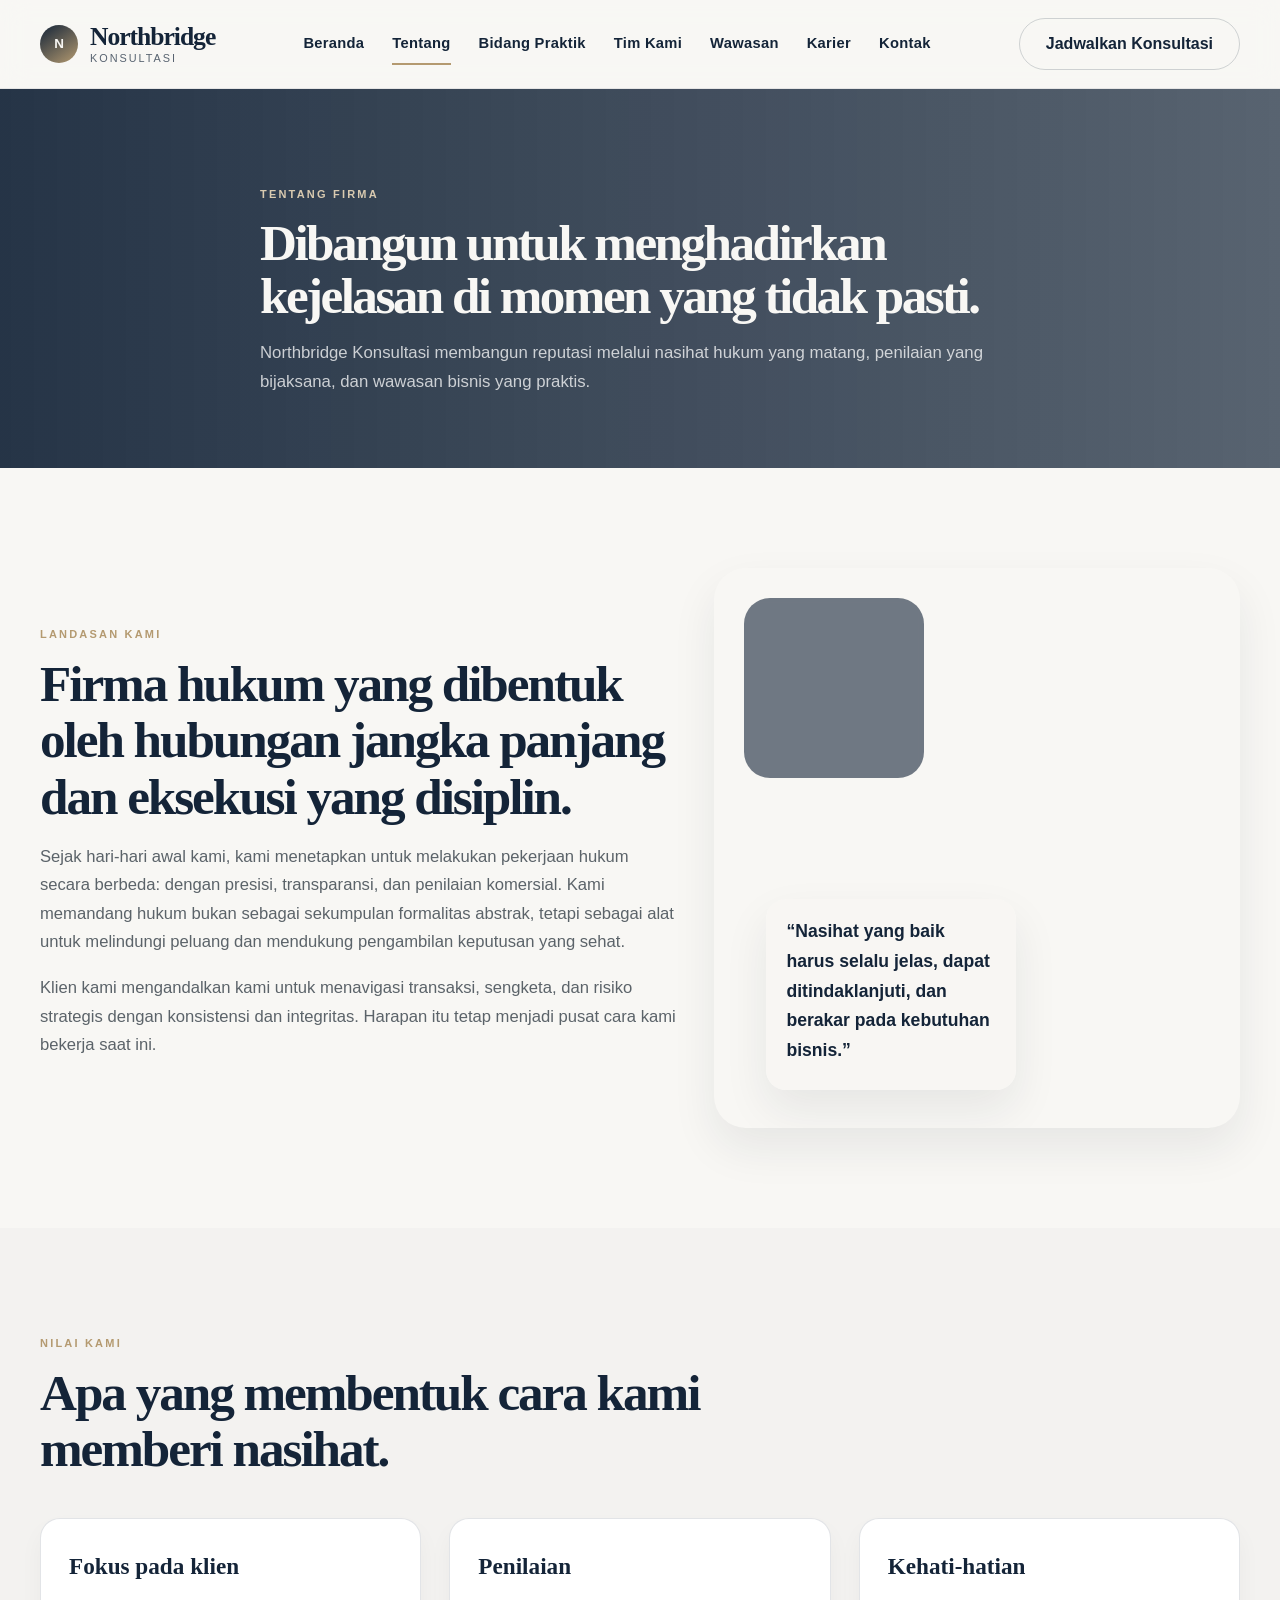
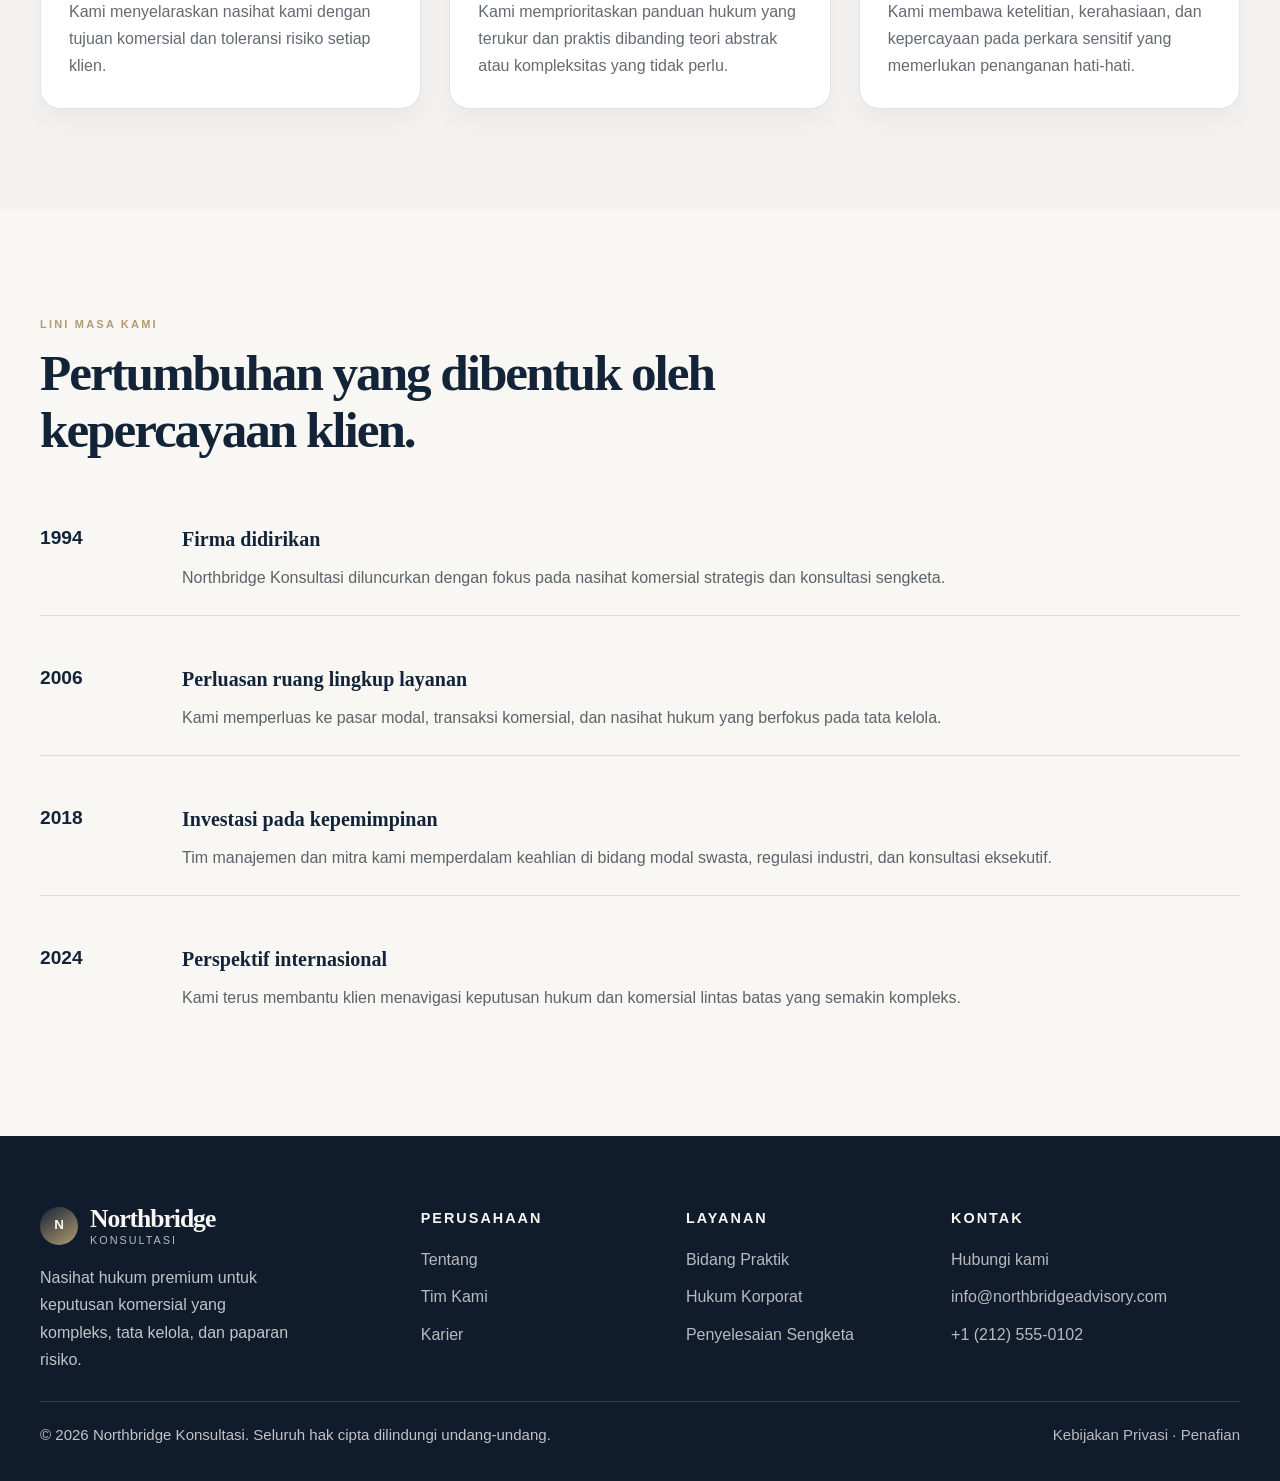
==== pages/about.html @ d60235f8 "file update" ====
<!DOCTYPE html>
<html lang="id">
<head>
  <meta charset="UTF-8">
  <meta name="viewport" content="width=device-width, initial-scale=1.0">
  <title>Tentang | Northbridge Konsultasi</title>
  <link rel="stylesheet" href="../assets/css/style.css">
  <link rel="stylesheet" href="../assets/css/components.css">
  <link rel="stylesheet" href="../assets/css/responsive.css">
</head>
<body>
  <header class="site-header">
    <div class="container header-inner">
      <a href="../index.html" class="brand" aria-label="Northbridge home">
        <span class="brand-mark">N</span>
        <span class="brand-text">
          <span class="brand-name">Northbridge</span>
          <span class="brand-tag">Konsultasi</span>
        </span>
      </a>

      <nav class="main-nav" aria-label="Main navigation">
        <a href="../index.html">Beranda</a>
        <a href="about.html" class="active">Tentang</a>
        <a href="practice-areas.html">Bidang Praktik</a>
        <a href="our-people.html">Tim Kami</a>
        <a href="insights.html">Wawasan</a>
        <a href="careers.html">Karier</a>
        <a href="contact.html">Kontak</a>
      </nav>

      <div class="header-actions">
        <a class="btn btn-secondary" href="contact.html">Jadwalkan Konsultasi</a>
        <button class="menu-toggle" type="button" aria-label="Open navigation" aria-expanded="false">☰</button>
      </div>
    </div>
  </header>

  <main>
    <section class="page-hero">
      <div class="container">
        <span class="eyebrow" style="color: var(--gold-soft);">Tentang firma</span>
        <h1>Dibangun untuk menghadirkan kejelasan di momen yang tidak pasti.</h1>
        <p>Northbridge Konsultasi membangun reputasi melalui nasihat hukum yang matang, penilaian yang bijaksana, dan wawasan bisnis yang praktis.</p>
      </div>
    </section>

    <section class="section">
      <div class="container about-layout">
        <div class="about-copy scroll-reveal">
          <span class="eyebrow">Landasan kami</span>
          <h2 style="margin:0 0 18px; color: var(--navy); font-family: Georgia, 'Times New Roman', serif; font-size: clamp(2.2rem, 4vw, 3.25rem); line-height:1.1; letter-spacing:-0.04em;">Firma hukum yang dibentuk oleh hubungan jangka panjang dan eksekusi yang disiplin.</h2>
          <p>Sejak hari-hari awal kami, kami menetapkan untuk melakukan pekerjaan hukum secara berbeda: dengan presisi, transparansi, dan penilaian komersial. Kami memandang hukum bukan sebagai sekumpulan formalitas abstrak, tetapi sebagai alat untuk melindungi peluang dan mendukung pengambilan keputusan yang sehat.</p>
          <p>Klien kami mengandalkan kami untuk menavigasi transaksi, sengketa, dan risiko strategis dengan konsistensi dan integritas. Harapan itu tetap menjadi pusat cara kami bekerja saat ini.</p>
        </div>

        <div class="about-image scroll-reveal" style="background-image: url('https://images.unsplash.com/photo-1551836022-d5d88e9218df?auto=format&fit=crop&w=900&q=80');">
          <div class="quote">
            <strong>“Nasihat yang baik harus selalu jelas, dapat ditindaklanjuti, dan berakar pada kebutuhan bisnis.”</strong>
          </div>
        </div>
      </div>
    </section>

    <section class="section" style="background: rgba(20,36,56,0.02);">
      <div class="container">
        <div class="section-header scroll-reveal">
          <span class="eyebrow">Nilai kami</span>
          <h2>Apa yang membentuk cara kami memberi nasihat.</h2>
        </div>

        <div class="grid-3">
          <article class="card value-card scroll-reveal">
            <h3>Fokus pada klien</h3>
            <p>Kami menyelaraskan nasihat kami dengan tujuan komersial dan toleransi risiko setiap klien.</p>
          </article>
          <article class="card value-card scroll-reveal">
            <h3>Penilaian</h3>
            <p>Kami memprioritaskan panduan hukum yang terukur dan praktis dibanding teori abstrak atau kompleksitas yang tidak perlu.</p>
          </article>
          <article class="card value-card scroll-reveal">
            <h3>Kehati-hatian</h3>
            <p>Kami membawa ketelitian, kerahasiaan, dan kepercayaan pada perkara sensitif yang memerlukan penanganan hati-hati.</p>
          </article>
        </div>
      </div>
    </section>

    <section class="section">
      <div class="container">
        <div class="section-header scroll-reveal">
          <span class="eyebrow">Lini masa kami</span>
          <h2>Pertumbuhan yang dibentuk oleh kepercayaan klien.</h2>
        </div>

        <div class="timeline scroll-reveal">
          <div class="timeline-item">
            <div class="timeline-year">1994</div>
            <div class="timeline-copy">
              <h3>Firma didirikan</h3>
              <p>Northbridge Konsultasi diluncurkan dengan fokus pada nasihat komersial strategis dan konsultasi sengketa.</p>
            </div>
          </div>
          <div class="timeline-item">
            <div class="timeline-year">2006</div>
            <div class="timeline-copy">
              <h3>Perluasan ruang lingkup layanan</h3>
              <p>Kami memperluas ke pasar modal, transaksi komersial, dan nasihat hukum yang berfokus pada tata kelola.</p>
            </div>
          </div>
          <div class="timeline-item">
            <div class="timeline-year">2018</div>
            <div class="timeline-copy">
              <h3>Investasi pada kepemimpinan</h3>
              <p>Tim manajemen dan mitra kami memperdalam keahlian di bidang modal swasta, regulasi industri, dan konsultasi eksekutif.</p>
            </div>
          </div>
          <div class="timeline-item">
            <div class="timeline-year">2024</div>
            <div class="timeline-copy">
              <h3>Perspektif internasional</h3>
              <p>Kami terus membantu klien menavigasi keputusan hukum dan komersial lintas batas yang semakin kompleks.</p>
            </div>
          </div>
        </div>
      </div>
    </section>
  </main>

  <footer class="footer">
    <div class="container">
      <div class="footer-grid">
        <div class="footer-brand">
          <a href="../index.html" class="brand" aria-label="Northbridge home">
            <span class="brand-mark">N</span>
            <span class="brand-text">
              <span class="brand-name" style="color: var(--white);">Northbridge</span>
              <span class="brand-tag" style="color: rgba(255,255,255,0.7);">Konsultasi</span>
            </span>
          </a>
          <p style="margin: 18px 0 0; max-width: 260px; color: rgba(255,255,255,0.74);">Nasihat hukum premium untuk keputusan komersial yang kompleks, tata kelola, dan paparan risiko.</p>
        </div>

        <div>
          <h4>Perusahaan</h4>
          <ul>
            <li><a href="about.html">Tentang</a></li>
            <li><a href="our-people.html">Tim Kami</a></li>
            <li><a href="careers.html">Karier</a></li>
          </ul>
        </div>

        <div>
          <h4>Layanan</h4>
          <ul>
            <li><a href="practice-areas.html">Bidang Praktik</a></li>
            <li><a href="practice-detail.html">Hukum Korporat</a></li>
            <li><a href="practice-detail.html">Penyelesaian Sengketa</a></li>
          </ul>
        </div>

        <div>
          <h4>Kontak</h4>
          <ul>
            <li><a href="contact.html">Hubungi kami</a></li>
            <li><a href="mailto:info@northbridgeadvisory.com">info@northbridgeadvisory.com</a></li>
            <li><a href="tel:+12125550102">+1 (212) 555-0102</a></li>
          </ul>
        </div>
      </div>

      <div class="footer-bottom">
        <span>© <span data-current-year></span> Northbridge Konsultasi. Seluruh hak cipta dilindungi undang-undang.</span>
        <div>
          <a href="privacy-policy.html">Kebijakan Privasi</a>
          <span> · </span>
          <a href="disclaimer.html">Penafian</a>
        </div>
      </div>
    </div>
  </footer>

  <script src="../assets/js/main.js"></script>
  <script src="../assets/js/navigation.js"></script>
  <script src="../assets/js/interactions.js"></script>
  <script src="../assets/js/forms.js"></script>
</body>
</html>
---- assets/css/style.css ----
:root {
  --navy: #142438;
  --navy-deep: #0d1b2a;
  --charcoal: #22272d;
  --gold: #b49a70;
  --gold-soft: #d9cab0;
  --white: #f8f7f4;
  --mist: #eef1f4;
  --stone: #c9cfd6;
  --text: #27313b;
  --line: rgba(20, 36, 56, 0.12);
  --shadow: 0 20px 45px rgba(20, 36, 56, 0.08);
  --radius: 20px;
  --container: 1200px;
}

* { box-sizing: border-box; }

html {
  scroll-behavior: smooth;
}

body {
  margin: 0;
  background: var(--white);
  color: var(--text);
  font-family: "Segoe UI", sans-serif;
  line-height: 1.7;
}

a {
  color: inherit;
  text-decoration: none;
}

img {
  max-width: 100%;
  display: block;
}

button, input, textarea, select {
  font: inherit;
}

.container {
  width: min(var(--container), calc(100% - 36px));
  margin: 0 auto;
}

.section {
  padding: 100px 0;
}

.eyebrow {
  display: inline-block;
  color: var(--gold);
  letter-spacing: 0.2em;
  text-transform: uppercase;
  font-size: 11px;
  font-weight: 700;
  margin-bottom: 12px;
}

.section-header {
  max-width: 700px;
  margin-bottom: 40px;
}

.section-header h2 {
  margin: 0 0 18px;
  font-family: Georgia, "Times New Roman", serif;
  color: var(--navy);
  font-size: clamp(2.1rem, 4vw, 3.25rem);
  line-height: 1.1;
  letter-spacing: -0.04em;
}

.section-header p {
  margin: 0;
  color: rgba(39, 49, 59, 0.78);
  font-size: 1.05rem;
}

.btn {
  display: inline-flex;
  align-items: center;
  justify-content: center;
  gap: 10px;
  min-height: 52px;
  padding: 0 26px;
  border-radius: 999px;
  font-weight: 700;
  border: 1px solid transparent;
  transition: 0.25s ease;
  cursor: pointer;
}

.btn-primary {
  background: var(--navy);
  color: var(--white);
}

.btn-primary:hover {
  background: var(--navy-deep);
  transform: translateY(-1px);
}

.btn-secondary {
  background: transparent;
  border-color: rgba(20, 36, 56, 0.18);
  color: var(--navy);
}

.btn-secondary:hover {
  border-color: var(--navy);
  background: rgba(20, 36, 56, 0.03);
}

.btn-ghost {
  background: transparent;
  color: var(--navy);
  border-color: rgba(20, 36, 56, 0.2);
}

.site-header {
  position: sticky;
  top: 0;
  z-index: 30;
  background: rgba(248, 247, 244, 0.88);
  backdrop-filter: blur(14px);
  border-bottom: 1px solid rgba(20, 36, 56, 0.08);
}

.header-inner {
  display: flex;
  align-items: center;
  justify-content: space-between;
  min-height: 88px;
}

.brand {
  display: flex;
  align-items: center;
  gap: 12px;
}

.brand-mark {
  width: 38px;
  height: 38px;
  border-radius: 50%;
  background: linear-gradient(145deg, var(--navy) 0%, var(--gold) 100%);
  color: var(--white);
  display: grid;
  place-items: center;
  font-size: 0.84rem;
  font-weight: 800;
}

.brand-text {
  display: flex;
  flex-direction: column;
  line-height: 1;
}

.brand-name {
  font-family: Georgia, "Times New Roman", serif;
  font-size: 1.6rem;
  font-weight: 700;
  color: var(--navy);
  letter-spacing: -0.04em;
}

.brand-tag {
  font-size: 0.68rem;
  text-transform: uppercase;
  letter-spacing: 0.18em;
  color: rgba(20, 36, 56, 0.7);
  margin-top: 4px;
}

.main-nav {
  display: flex;
  align-items: center;
  gap: 28px;
}

.main-nav a {
  position: relative;
  color: var(--navy);
  font-size: 0.92rem;
  font-weight: 600;
  letter-spacing: 0.02em;
}

.main-nav a::after {
  content: "";
  position: absolute;
  left: 0;
  bottom: -8px;
  width: 100%;
  height: 2px;
  background: var(--gold);
  transform: scaleX(0);
  transform-origin: left;
  transition: transform 0.25s ease;
}

.main-nav a:hover::after,
.main-nav a.active::after {
  transform: scaleX(1);
}

.header-actions {
  display: flex;
  align-items: center;
  gap: 12px;
}

.menu-toggle {
  display: none;
  width: 48px;
  height: 48px;
  border: 1px solid rgba(20, 36, 56, 0.12);
  border-radius: 50%;
  background: transparent;
  color: var(--navy);
  font-size: 1.4rem;
  cursor: pointer;
}

.hero {
  position: relative;
  min-height: 760px;
  display: grid;
  align-items: center;
  background: linear-gradient(90deg, rgba(9, 17, 28, 0.72), rgba(9, 17, 28, 0.32)),
    url("https://images.unsplash.com/photo-1522202176988-66273c2fd55f?auto=format&fit=crop&w=1600&q=80") center/cover no-repeat;
}

.hero .container {
  display: grid;
  grid-template-columns: 1.2fr 0.8fr;
  gap: 32px;
  align-items: end;
}

.hero-copy {
  padding: 90px 0 100px;
  max-width: 690px;
}

.hero-copy .eyebrow {
  color: var(--gold-soft);
}

.hero-copy h1 {
  margin: 0;
  color: var(--white);
  font-family: Georgia, "Times New Roman", serif;
  font-size: clamp(3.2rem, 5vw, 5.7rem);
  line-height: 0.98;
  letter-spacing: -0.06em;
}

.hero-copy p {
  margin: 22px 0 28px;
  color: rgba(255,255,255,0.75);
  max-width: 620px;
  font-size: 1.08rem;
}

.hero-actions {
  display: flex;
  flex-wrap: wrap;
  gap: 16px;
}

.hero-panel {
  margin-left: auto;
  width: min(100%, 420px);
  background: rgba(248, 247, 244, 0.96);
  border: 1px solid rgba(255,255,255,0.2);
  border-radius: 28px;
  padding: 28px;
  box-shadow: var(--shadow);
}

.hero-panel h3 {
  margin: 0 0 18px;
  color: var(--navy);
  font-size: 1.5rem;
  font-family: Georgia, "Times New Roman", serif;
}

.panel-list {
  display: grid;
  gap: 12px;
  margin: 0;
  padding: 0;
  list-style: none;
}

.panel-list li {
  display: flex;
  justify-content: space-between;
  gap: 14px;
  align-items: center;
  padding: 14px 0;
  border-bottom: 1px solid var(--line);
  color: var(--navy);
}

.panel-list li:last-child {
  border-bottom: 0;
}

.panel-list strong {
  font-weight: 700;
}

.panel-list span {
  color: rgba(20, 36, 56, 0.65);
  font-size: 0.94rem;
}

.stats {
  margin-top: -58px;
  position: relative;
  z-index: 2;
}

.stats-grid {
  display: grid;
  grid-template-columns: repeat(4, 1fr);
  background: #fff;
  border: 1px solid var(--line);
  border-radius: 28px;
  box-shadow: var(--shadow);
  overflow: hidden;
}

.stat-item {
  padding: 30px 24px;
  border-right: 1px solid var(--line);
  text-align: center;
}

.stat-item:last-child {
  border-right: 0;
}

.stat-number {
  display: block;
  font-size: clamp(2rem, 2vw, 2.6rem);
  font-weight: 800;
  color: var(--navy);
  line-height: 1;
  margin-bottom: 8px;
}

.stat-label {
  color: rgba(20, 36, 56, 0.72);
  font-size: 0.94rem;
}

.grid-3,
.grid-2,
.grid-4 {
  display: grid;
  gap: 28px;
}

.grid-3 {
  grid-template-columns: repeat(3, minmax(0, 1fr));
}

.grid-2 {
  grid-template-columns: repeat(2, minmax(0, 1fr));
}

.grid-4 {
  grid-template-columns: repeat(4, minmax(0, 1fr));
}

.card {
  background: #fff;
  border: 1px solid var(--line);
  border-radius: var(--radius);
  box-shadow: 0 12px 24px rgba(20,36,56,0.04);
}

.feature-card,
.practice-card,
.insight-card,
.person-card,
.value-card {
  padding: 28px;
}

.feature-card {
  position: relative;
  overflow: hidden;
}

.feature-card::before {
  content: "";
  position: absolute;
  inset: auto -40px -40px auto;
  width: 140px;
  height: 140px;
  border-radius: 50%;
  background: rgba(180,154,112,0.13);
}

.card-icon {
  width: 52px;
  height: 52px;
  border-radius: 14px;
  background: rgba(180,154,112,0.12);
  display: grid;
  place-items: center;
  margin-bottom: 18px;
  color: var(--navy);
  font-weight: 800;
}

.card h3,
.practice-card h3,
.insight-card h3,
.person-card h3,
.value-card h3 {
  margin: 0 0 12px;
  color: var(--navy);
  font-size: 1.45rem;
  font-family: Georgia, "Times New Roman", serif;
}

.card p,
.practice-card p,
.insight-card p,
.person-card p,
.value-card p {
  margin: 0;
  color: rgba(39,49,59,0.72);
}

.link-arrow {
  display: inline-flex;
  align-items: center;
  gap: 10px;
  margin-top: 18px;
  font-weight: 700;
  color: var(--navy);
}

.link-arrow::after {
  content: "→";
  transition: transform 0.2s ease;
}

.link-arrow:hover::after {
  transform: translateX(4px);
}

.about-layout {
  display: grid;
  grid-template-columns: 1.1fr 0.9fr;
  gap: 32px;
  align-items: center;
}

.about-image {
  position: relative;
  min-height: 560px;
  border-radius: 32px;
  overflow: hidden;
  background: url("https://images.unsplash.com/photo-1556157382-97eda2d62296?auto=format&fit=crop&w=900&q=80") center/cover no-repeat;
  box-shadow: var(--shadow);
}

.about-image::before {
  content: "";
  position: absolute;
  inset: 30px auto auto 30px;
  width: 180px;
  height: 180px;
  border-radius: 26px;
  background: rgba(20, 36, 56, 0.6);
  backdrop-filter: blur(4px);
  display: grid;
  place-items: center;
}

.about-image .quote {
  position: absolute;
  left: 52px;
  bottom: 38px;
  background: rgba(248,247,244,0.94);
  border-radius: 20px;
  padding: 18px 20px;
  max-width: 250px;
  box-shadow: var(--shadow);
}

.quote strong {
  display: block;
  color: var(--navy);
  font-size: 1.1rem;
  margin-bottom: 6px;
}

.about-copy p {
  margin: 0 0 18px;
  color: rgba(39,49,59,0.75);
  font-size: 1.04rem;
}

.impact-list {
  display: grid;
  gap: 18px;
  margin-top: 22px;
}

.impact-item {
  display: flex;
  gap: 16px;
  align-items: flex-start;
  padding: 16px 18px;
  background: rgba(20,36,56,0.02);
  border: 1px solid var(--line);
  border-radius: 18px;
}

.impact-item .bullet {
  width: 12px;
  height: 12px;
  margin-top: 8px;
  border-radius: 50%;
  background: var(--gold);
  box-shadow: 0 0 0 5px rgba(180,154,112,0.18);
}

.practice-grid {
  display: grid;
  grid-template-columns: repeat(3, minmax(0, 1fr));
  gap: 26px;
}

.practice-card {
  min-height: 300px;
  display: flex;
  flex-direction: column;
}

.category-tag {
  margin-bottom: 18px;
  color: var(--gold);
  text-transform: uppercase;
  letter-spacing: 0.12em;
  font-size: 0.72rem;
  font-weight: 700;
}

.practice-card ul {
  list-style: none;
  padding: 0;
  margin: 18px 0 0;
  display: grid;
  gap: 10px;
  color: rgba(39,49,59,0.78);
}

.practice-card li::before {
  content: "•";
  color: var(--gold);
  margin-right: 8px;
}

.timeline {
  display: grid;
  gap: 22px;
}

.timeline-item {
  display: grid;
  grid-template-columns: 120px 1fr;
  gap: 22px;
  align-items: start;
  padding: 24px 0;
  border-bottom: 1px solid var(--line);
}

.timeline-item:last-child {
  border-bottom: 0;
}

.timeline-year {
  font-size: 1.2rem;
  font-weight: 800;
  color: var(--navy);
}

.timeline-copy h3 {
  margin: 0 0 8px;
  color: var(--navy);
  font-size: 1.25rem;
  font-family: Georgia, "Times New Roman", serif;
}

.timeline-copy p {
  margin: 0;
  color: rgba(39,49,59,0.75);
}

.insight-grid {
  display: grid;
  grid-template-columns: repeat(3, minmax(0, 1fr));
  gap: 26px;
}

.insight-card {
  overflow: hidden;
  padding: 0;
}

.insight-image {
  height: 220px;
  background-size: cover;
  background-position: center;
}

.insight-content {
  padding: 26px 24px 28px;
}

.insight-meta {
  display: inline-block;
  margin-bottom: 10px;
  font-size: 0.76rem;
  text-transform: uppercase;
  letter-spacing: 0.12em;
  color: var(--gold);
  font-weight: 700;
}

.insight-card h3 {
  font-size: 1.55rem;
}

.cta-band {
  background: linear-gradient(135deg, var(--navy), #1d2d43);
  color: var(--white);
  border-radius: 30px;
  padding: 42px 52px;
  display: flex;
  align-items: center;
  justify-content: space-between;
  gap: 24px;
}

.cta-band h3 {
  margin: 0 0 8px;
  color: var(--white);
  font-size: clamp(1.8rem, 2vw, 2.7rem);
  font-family: Georgia, "Times New Roman", serif;
}

.cta-band p {
  margin: 0;
  color: rgba(255,255,255,0.72);
}

.page-hero {
  padding: 90px 0 72px;
  background: linear-gradient(90deg, rgba(20,36,56,0.92), rgba(20,36,56,0.7)),
    url("https://images.unsplash.com/photo-1589829545856-d10d557cf95f?auto=format&fit=crop&w=1600&q=80") center/cover no-repeat;
}

.page-hero .container {
  max-width: 760px;
}

.page-hero h1 {
  margin: 0 0 16px;
  color: var(--white);
  font-family: Georgia, "Times New Roman", serif;
  font-size: clamp(2.5rem, 4vw, 4.25rem);
  line-height: 1.05;
  letter-spacing: -0.05em;
}

.page-hero p {
  margin: 0;
  color: rgba(255,255,255,0.75);
  font-size: 1.05rem;
}

.content-panel {
  background: #fff;
  border: 1px solid var(--line);
  border-radius: 28px;
  padding: 34px;
  box-shadow: 0 12px 26px rgba(20, 36, 56, 0.04);
}

.people-grid {
  display: grid;
  grid-template-columns: repeat(3, minmax(0, 1fr));
  gap: 26px;
}

.person-card {
  overflow: hidden;
  padding: 0;
}

.person-photo {
  height: 300px;
  background-size: cover;
  background-position: center;
}

.person-info {
  padding: 24px 22px 26px;
}

.person-role {
  display: inline-block;
  margin-bottom: 10px;
  color: var(--gold);
  font-size: 0.72rem;
  text-transform: uppercase;
  letter-spacing: 0.12em;
  font-weight: 700;
}

.leadership-grid {
  display: grid;
  grid-template-columns: repeat(2, minmax(0, 1fr));
  gap: 32px;
}

.profile-layout {
  display: grid;
  grid-template-columns: 360px 1fr;
  gap: 32px;
  align-items: start;
}

.profile-card {
  background: #fff;
  border: 1px solid var(--line);
  border-radius: 26px;
  overflow: hidden;
  box-shadow: 0 12px 28px rgba(20,36,56,0.04);
}

.profile-photo {
  height: 420px;
  background-size: cover;
  background-position: center;
}

.profile-body {
  padding: 24px 22px 28px;
}

.profile-body h3 {
  margin: 0 0 10px;
  color: var(--navy);
  font-family: Georgia, "Times New Roman", serif;
  font-size: 2rem;
}

.profile-body .role {
  color: var(--gold);
  font-weight: 700;
  letter-spacing: 0.08em;
  text-transform: uppercase;
  font-size: 0.76rem;
}

.profile-body p {
  margin: 18px 0;
  color: rgba(39,49,59,0.75);
}

.credentials {
  display: grid;
  gap: 10px;
  margin-top: 20px;
  padding: 0;
  list-style: none;
}

.credentials li {
  padding: 12px 0;
  border-bottom: 1px solid var(--line);
  color: var(--navy);
}

.credentials li:last-child {
  border-bottom: 0;
}

.article-layout {
  display: grid;
  grid-template-columns: 1.2fr 0.8fr;
  gap: 32px;
}

.article-main {
  background: #fff;
  border: 1px solid var(--line);
  border-radius: 28px;
  overflow: hidden;
}

.article-hero {
  height: 360px;
  background-size: cover;
  background-position: center;
}

.article-body {
  padding: 34px;
}

.article-body h2 {
  margin: 0 0 16px;
  color: var(--navy);
  font-family: Georgia, "Times New Roman", serif;
  font-size: clamp(2rem, 3vw, 2.8rem);
  line-height: 1.15;
}

.article-body p {
  margin: 0 0 18px;
  color: rgba(39,49,59,0.76);
}

.sidebar-card {
  background: #fff;
  border: 1px solid var(--line);
  border-radius: 24px;
  padding: 26px;
  box-shadow: 0 8px 24px rgba(20,36,56,0.04);
}

.sidebar-card h3 {
  margin: 0 0 18px;
  color: var(--navy);
  font-size: 1.3rem;
  font-family: Georgia, "Times New Roman", serif;
}

.related-list {
  list-style: none;
  padding: 0;
  margin: 0;
  display: grid;
  gap: 14px;
}

.related-list a {
  display: block;
  color: var(--navy);
  font-weight: 600;
  border-bottom: 1px solid var(--line);
  padding-bottom: 12px;
}

.related-list li:last-child a {
  border-bottom: 0;
  padding-bottom: 0;
}

.contact-layout {
  display: grid;
  grid-template-columns: 0.95fr 1.05fr;
  gap: 30px;
}

.contact-info {
  background: linear-gradient(180deg, #162b42, #101c2d);
  color: var(--white);
  border-radius: 28px;
  padding: 34px;
}

.contact-info h3 {
  margin: 0 0 14px;
  font-size: 2rem;
  font-family: Georgia, "Times New Roman", serif;
}

.contact-list {
  list-style: none;
  margin: 26px 0 0;
  padding: 0;
  display: grid;
  gap: 16px;
}

.contact-list li {
  display: flex;
  gap: 12px;
  align-items: flex-start;
  color: rgba(255,255,255,0.78);
}

.form-grid {
  display: grid;
  grid-template-columns: repeat(2, minmax(0, 1fr));
  gap: 20px;
}

.field {
  display: grid;
  gap: 10px;
}

.field.full {
  grid-column: 1 / -1;
}

.field label {
  font-size: 0.86rem;
  font-weight: 700;
  color: var(--navy);
  letter-spacing: 0.04em;
  text-transform: uppercase;
}

.field input,
.field textarea,
.field select {
  width: 100%;
  border: 1px solid rgba(20,36,56,0.12);
  border-radius: 14px;
  background: #fff;
  padding: 14px 16px;
  color: var(--navy);
}

.field textarea {
  min-height: 160px;
  resize: vertical;
}

.careers-list {
  display: grid;
  gap: 22px;
}

.job-card {
  padding: 28px;
  border: 1px solid var(--line);
  border-radius: 24px;
  background: #fff;
}

.job-card h3 {
  margin: 0 0 8px;
  font-family: Georgia, "Times New Roman", serif;
  color: var(--navy);
  font-size: 1.7rem;
}

.job-meta {
  display: flex;
  flex-wrap: wrap;
  gap: 18px;
  color: rgba(39,49,59,0.72);
  margin-bottom: 12px;
}

.policy-content {
  font-size: 1.02rem;
  color: rgba(39,49,59,0.8);
}

.policy-content h2,
.policy-content h3 {
  color: var(--navy);
  font-family: Georgia, "Times New Roman", serif;
}

.footer {
  padding: 70px 0 34px;
  background: #101b2b;
  color: rgba(255,255,255,0.74);
}

.footer-grid {
  display: grid;
  grid-template-columns: 1.2fr 0.8fr 0.8fr 1fr;
  gap: 34px;
  padding-bottom: 28px;
  border-bottom: 1px solid rgba(255,255,255,0.14);
}

.footer-brand .brand-name,
.footer-brand .brand-tag,
.footer-brand .brand-mark {
  color: var(--white);
}

.footer h4 {
  margin: 0 0 16px;
  color: var(--white);
  font-size: 0.9rem;
  text-transform: uppercase;
  letter-spacing: 0.14em;
}

.footer ul {
  list-style: none;
  margin: 0;
  padding: 0;
  display: grid;
  gap: 10px;
}

.footer a {
  color: rgba(255,255,255,0.7);
}

.footer-bottom {
  padding-top: 20px;
  display: flex;
  justify-content: space-between;
  gap: 18px;
  flex-wrap: wrap;
  font-size: 0.94rem;
}

@media (max-width: 980px) {
  .main-nav {
    position: absolute;
    top: calc(100% + 12px);
    left: 18px;
    right: 18px;
    display: none;
    flex-direction: column;
    align-items: flex-start;
    background: rgba(248,247,244,0.98);
    border: 1px solid var(--line);
    border-radius: 22px;
    padding: 18px;
    box-shadow: var(--shadow);
  }

  .main-nav.nav-open {
    display: flex;
  }

  .menu-toggle {
    display: inline-flex;
    align-items: center;
    justify-content: center;
  }

  .header-actions .btn {
    display: none;
  }

  .hero .container,
  .about-layout,
  .article-layout,
  .contact-layout,
  .profile-layout {
    grid-template-columns: 1fr;
  }

  .hero {
    min-height: auto;
  }

  .hero-copy {
    padding: 70px 0 24px;
  }

  .stats-grid,
  .grid-3,
  .grid-4,
  .people-grid,
  .practice-grid,
  .insight-grid,
  .footer-grid,
  .leadership-grid {
    grid-template-columns: 1fr 1fr;
  }
}

@media (max-width: 640px) {
  .section {
    padding: 78px 0;
  }

  .stats-grid,
  .grid-3,
  .grid-4,
  .people-grid,
  .practice-grid,
  .insight-grid,
  .leadership-grid,
  .form-grid,
  .footer-grid {
    grid-template-columns: 1fr;
  }

  .cta-band {
    padding: 30px 24px;
    flex-direction: column;
    align-items: flex-start;
  }

  .hero-copy h1 {
    font-size: 2.8rem;
  }

  .timeline-item {
    grid-template-columns: 1fr;
    gap: 12px;
  }

  .brand-name {
    font-size: 1.2rem;
  }

  .brand-tag {
    letter-spacing: 0.12em;
  }
}
---- assets/css/components.css ----
.container-wide {
  width: min(1240px, calc(100% - 32px));
  margin: 0 auto;
}

.text-muted {
  color: rgba(39, 49, 59, 0.72);
}

.section-surface {
  background: rgba(255,255,255,0.5);
  border: 1px solid var(--line);
  border-radius: 28px;
}

.inline-kicker {
  display: inline-block;
  color: var(--gold);
  font-size: 0.72rem;
  font-weight: 700;
  letter-spacing: 0.16em;
  text-transform: uppercase;
}

.list-inline {
  display: flex;
  flex-wrap: wrap;
  gap: 14px;
  padding: 0;
  margin: 0;
  list-style: none;
}

.muted-link {
  color: rgba(39, 49, 59, 0.72);
}

.no-border {
  border: 0;
}

.is-hidden {
  display: none !important;
}

.scroll-reveal {
  opacity: 0;
  transform: translateY(22px);
  transition: opacity 0.6s ease, transform 0.6s ease;
}

.scroll-reveal.visible {
  opacity: 1;
  transform: translateY(0);
}

.text-center {
  text-align: center;
}
---- assets/css/responsive.css ----
@media (max-width: 1100px) {
  .main-nav {
    gap: 18px;
  }

  .hero-copy h1 {
    font-size: clamp(2.7rem, 6vw, 4.4rem);
  }
}

@media (max-width: 840px) {
  .header-inner {
    min-height: 76px;
  }

  .brand-mark {
    width: 32px;
    height: 32px;
    font-size: 0.72rem;
  }

  .brand-name {
    font-size: 1.2rem;
  }

  .hero-panel {
    width: 100%;
    margin: 0;
  }
}

@media (max-width: 540px) {
  .btn {
    width: 100%;
  }

  .hero-actions {
    flex-direction: column;
    align-items: stretch;
  }

  .page-hero {
    padding-top: 70px;
  }
}
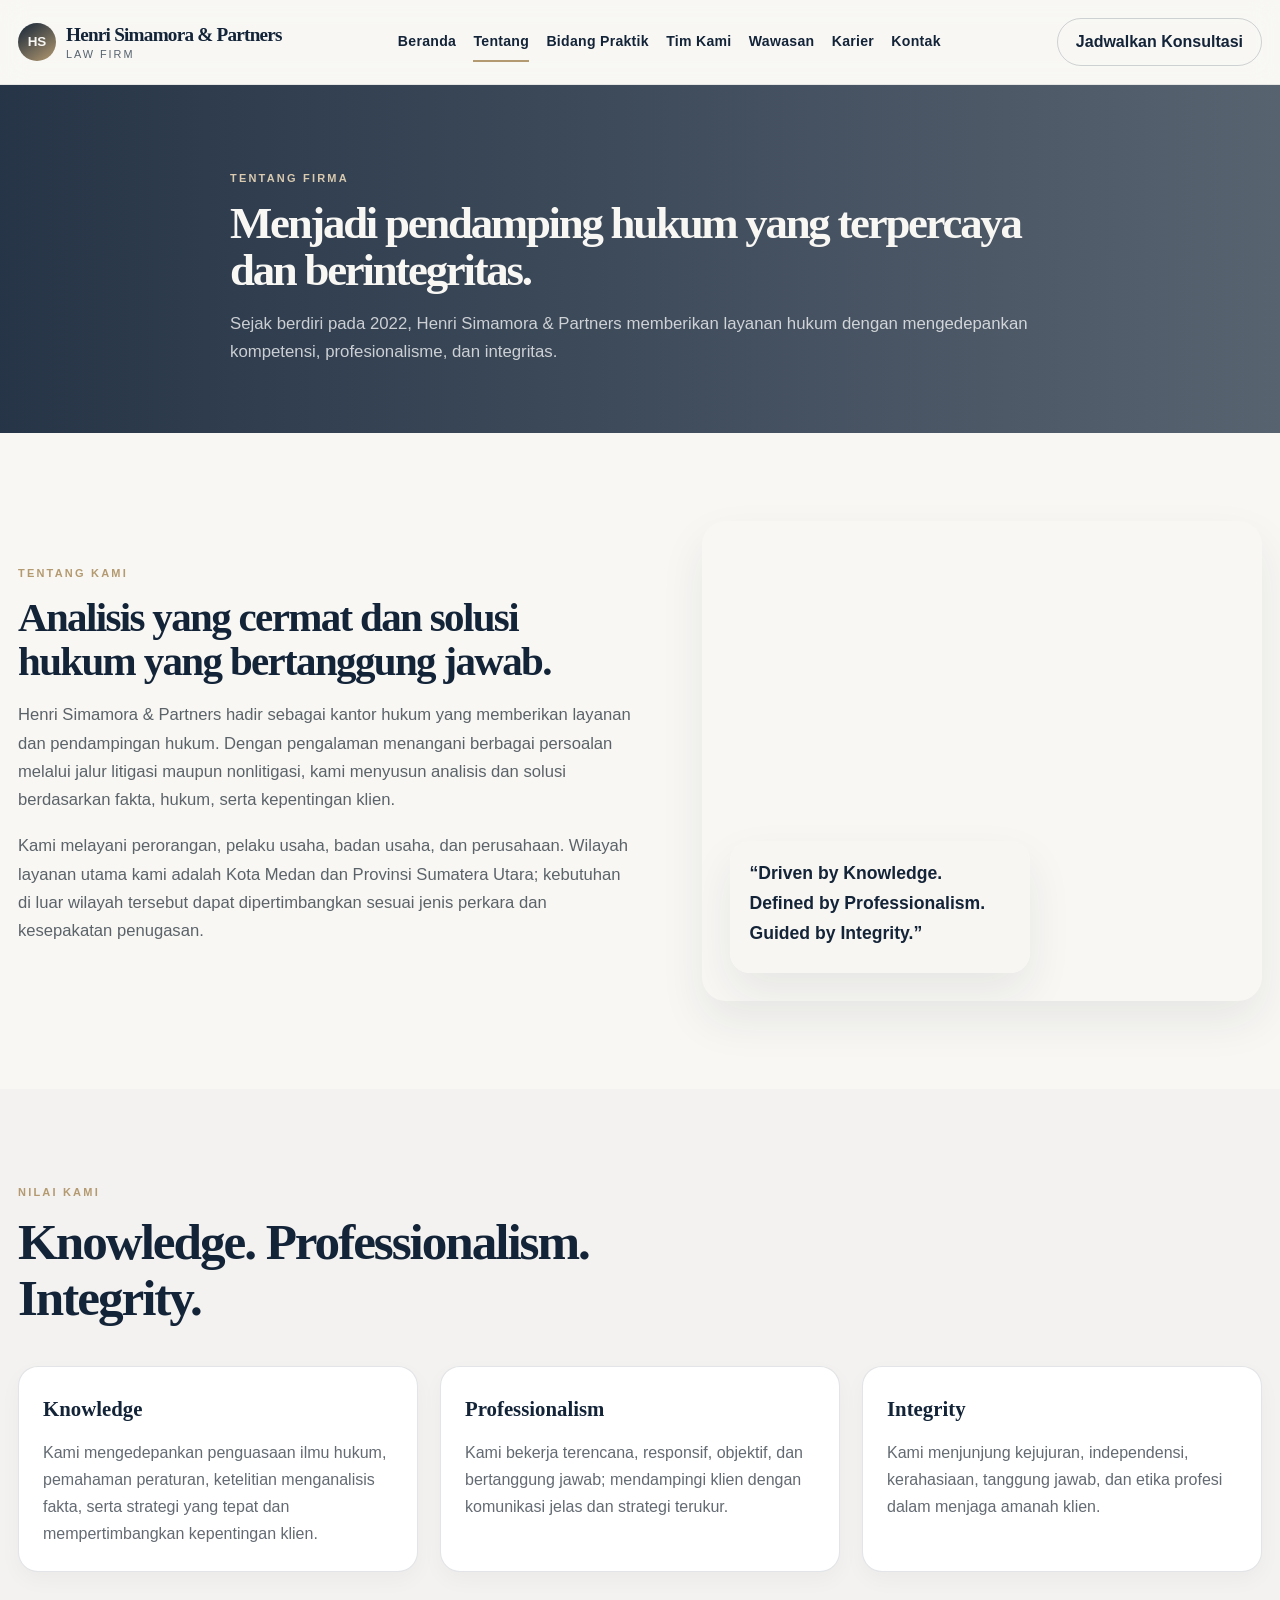
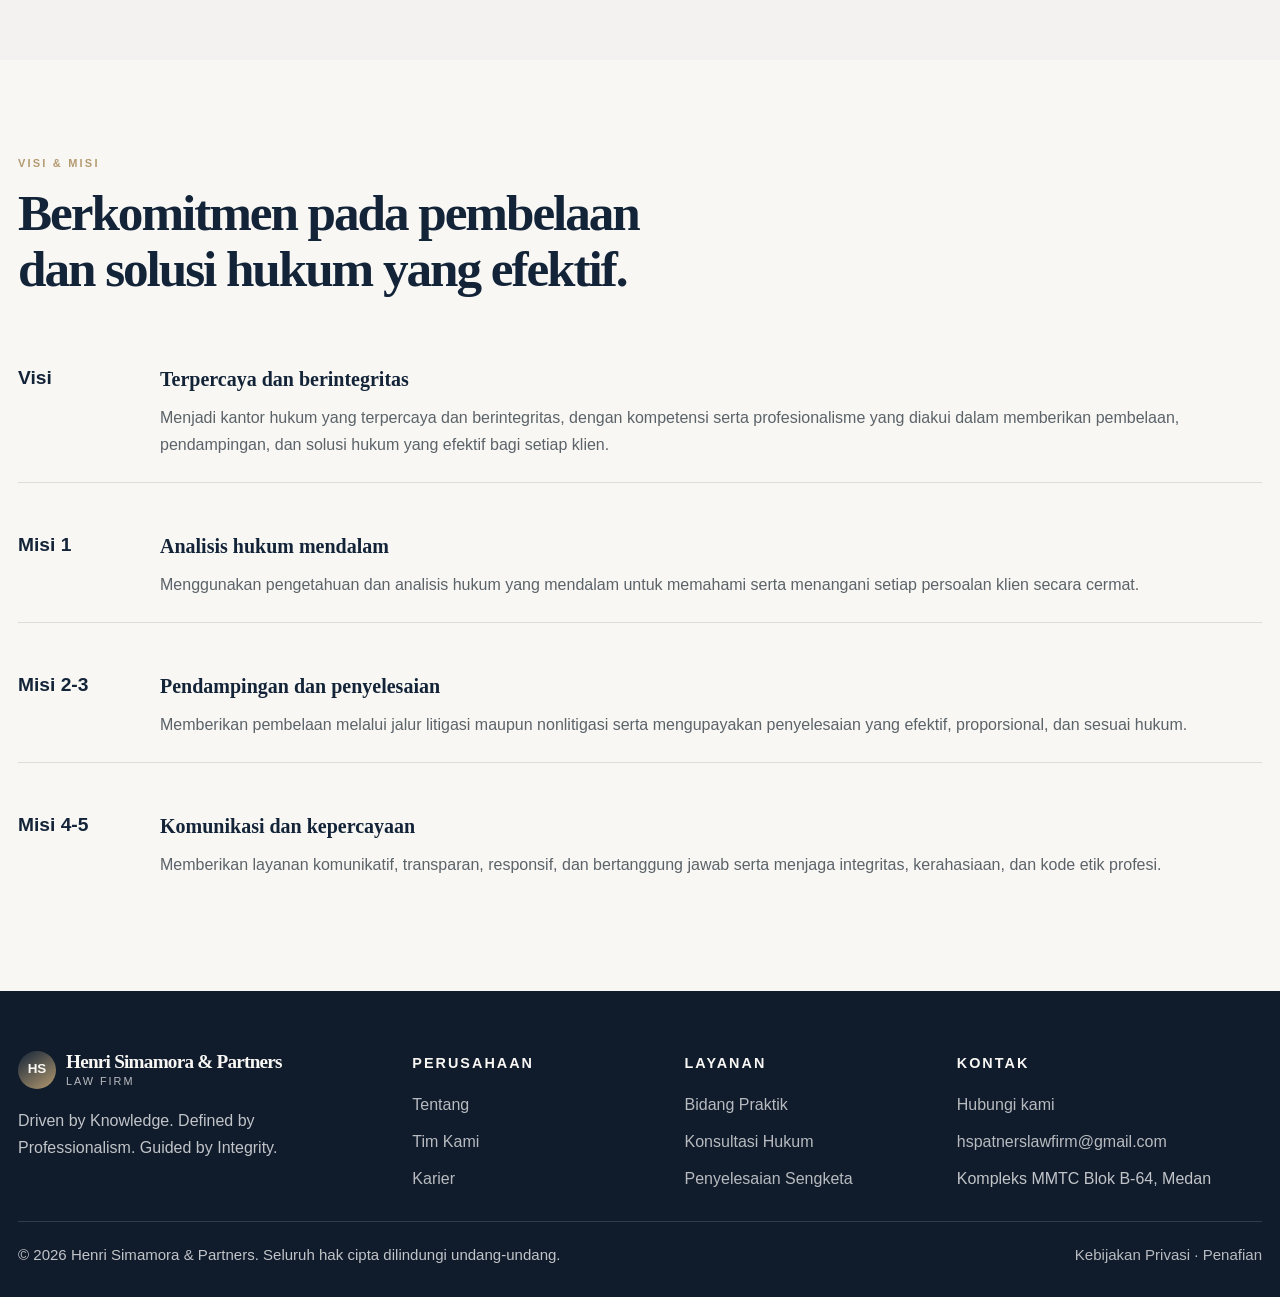
==== commit 1015203c: "updated" ====
--- a/pages/about.html
+++ b/pages/about.html
@@ -3,7 +3,7 @@
 <head>
   <meta charset="UTF-8">
   <meta name="viewport" content="width=device-width, initial-scale=1.0">
-  <title>Tentang | Northbridge Konsultasi</title>
+  <title>Tentang | Henri Simamora &amp; Partners</title>
   <link rel="stylesheet" href="../assets/css/style.css">
   <link rel="stylesheet" href="../assets/css/components.css">
   <link rel="stylesheet" href="../assets/css/responsive.css">
@@ -11,15 +11,15 @@
 <body>
   <header class="site-header">
     <div class="container header-inner">
-      <a href="../index.html" class="brand" aria-label="Northbridge home">
-        <span class="brand-mark">N</span>
+      <a href="../index.html" class="brand" aria-label="Henri Simamora &amp; Partners home">
+        <span class="brand-mark">HS</span>
         <span class="brand-text">
-          <span class="brand-name">Northbridge</span>
-          <span class="brand-tag">Konsultasi</span>
+          <span class="brand-name">Henri Simamora &amp; Partners</span>
+          <span class="brand-tag">Law Firm</span>
         </span>
       </a>
 
-      <nav class="main-nav" aria-label="Main navigation">
+      <nav class="main-nav" aria-label="Navigasi utama">
         <a href="../index.html">Beranda</a>
         <a href="about.html" class="active">Tentang</a>
         <a href="practice-areas.html">Bidang Praktik</a>
@@ -31,7 +31,7 @@
 
       <div class="header-actions">
         <a class="btn btn-secondary" href="contact.html">Jadwalkan Konsultasi</a>
-        <button class="menu-toggle" type="button" aria-label="Open navigation" aria-expanded="false">☰</button>
+        <button class="menu-toggle" type="button" aria-label="Buka navigasi" aria-expanded="false">☰</button>
       </div>
     </div>
   </header>
@@ -40,23 +40,23 @@
     <section class="page-hero">
       <div class="container">
         <span class="eyebrow" style="color: var(--gold-soft);">Tentang firma</span>
-        <h1>Dibangun untuk menghadirkan kejelasan di momen yang tidak pasti.</h1>
-        <p>Northbridge Konsultasi membangun reputasi melalui nasihat hukum yang matang, penilaian yang bijaksana, dan wawasan bisnis yang praktis.</p>
+        <h1>Menjadi pendamping hukum yang terpercaya dan berintegritas.</h1>
+        <p>Sejak berdiri pada 2022, Henri Simamora &amp; Partners memberikan layanan hukum dengan mengedepankan kompetensi, profesionalisme, dan integritas.</p>
       </div>
     </section>
 
     <section class="section">
       <div class="container about-layout">
         <div class="about-copy scroll-reveal">
-          <span class="eyebrow">Landasan kami</span>
-          <h2 style="margin:0 0 18px; color: var(--navy); font-family: Georgia, 'Times New Roman', serif; font-size: clamp(2.2rem, 4vw, 3.25rem); line-height:1.1; letter-spacing:-0.04em;">Firma hukum yang dibentuk oleh hubungan jangka panjang dan eksekusi yang disiplin.</h2>
-          <p>Sejak hari-hari awal kami, kami menetapkan untuk melakukan pekerjaan hukum secara berbeda: dengan presisi, transparansi, dan penilaian komersial. Kami memandang hukum bukan sebagai sekumpulan formalitas abstrak, tetapi sebagai alat untuk melindungi peluang dan mendukung pengambilan keputusan yang sehat.</p>
-          <p>Klien kami mengandalkan kami untuk menavigasi transaksi, sengketa, dan risiko strategis dengan konsistensi dan integritas. Harapan itu tetap menjadi pusat cara kami bekerja saat ini.</p>
+          <span class="eyebrow">Tentang kami</span>
+          <h2>Analisis yang cermat dan solusi hukum yang bertanggung jawab.</h2>
+          <p>Henri Simamora &amp; Partners hadir sebagai kantor hukum yang memberikan layanan dan pendampingan hukum. Dengan pengalaman menangani berbagai persoalan melalui jalur litigasi maupun nonlitigasi, kami menyusun analisis dan solusi berdasarkan fakta, hukum, serta kepentingan klien.</p>
+          <p>Kami melayani perorangan, pelaku usaha, badan usaha, dan perusahaan. Wilayah layanan utama kami adalah Kota Medan dan Provinsi Sumatera Utara; kebutuhan di luar wilayah tersebut dapat dipertimbangkan sesuai jenis perkara dan kesepakatan penugasan.</p>
         </div>
 
         <div class="about-image scroll-reveal" style="background-image: url('https://images.unsplash.com/photo-1551836022-d5d88e9218df?auto=format&fit=crop&w=900&q=80');">
           <div class="quote">
-            <strong>“Nasihat yang baik harus selalu jelas, dapat ditindaklanjuti, dan berakar pada kebutuhan bisnis.”</strong>
+            <strong>“Driven by Knowledge. Defined by Professionalism. Guided by Integrity.”</strong>
           </div>
         </div>
       </div>
@@ -66,21 +66,21 @@
       <div class="container">
         <div class="section-header scroll-reveal">
           <span class="eyebrow">Nilai kami</span>
-          <h2>Apa yang membentuk cara kami memberi nasihat.</h2>
+          <h2>Knowledge. Professionalism. Integrity.</h2>
         </div>
 
         <div class="grid-3">
           <article class="card value-card scroll-reveal">
-            <h3>Fokus pada klien</h3>
-            <p>Kami menyelaraskan nasihat kami dengan tujuan komersial dan toleransi risiko setiap klien.</p>
+            <h3>Knowledge</h3>
+            <p>Kami mengedepankan penguasaan ilmu hukum, pemahaman peraturan, ketelitian menganalisis fakta, serta strategi yang tepat dan mempertimbangkan kepentingan klien.</p>
           </article>
           <article class="card value-card scroll-reveal">
-            <h3>Penilaian</h3>
-            <p>Kami memprioritaskan panduan hukum yang terukur dan praktis dibanding teori abstrak atau kompleksitas yang tidak perlu.</p>
+            <h3>Professionalism</h3>
+            <p>Kami bekerja terencana, responsif, objektif, dan bertanggung jawab; mendampingi klien dengan komunikasi jelas dan strategi terukur.</p>
           </article>
           <article class="card value-card scroll-reveal">
-            <h3>Kehati-hatian</h3>
-            <p>Kami membawa ketelitian, kerahasiaan, dan kepercayaan pada perkara sensitif yang memerlukan penanganan hati-hati.</p>
+            <h3>Integrity</h3>
+            <p>Kami menjunjung kejujuran, independensi, kerahasiaan, tanggung jawab, dan etika profesi dalam menjaga amanah klien.</p>
           </article>
         </div>
       </div>
@@ -89,37 +89,37 @@
     <section class="section">
       <div class="container">
         <div class="section-header scroll-reveal">
-          <span class="eyebrow">Lini masa kami</span>
-          <h2>Pertumbuhan yang dibentuk oleh kepercayaan klien.</h2>
+          <span class="eyebrow">Visi &amp; misi</span>
+          <h2>Berkomitmen pada pembelaan dan solusi hukum yang efektif.</h2>
         </div>
 
         <div class="timeline scroll-reveal">
           <div class="timeline-item">
-            <div class="timeline-year">1994</div>
+            <div class="timeline-year">Visi</div>
             <div class="timeline-copy">
-              <h3>Firma didirikan</h3>
-              <p>Northbridge Konsultasi diluncurkan dengan fokus pada nasihat komersial strategis dan konsultasi sengketa.</p>
+              <h3>Terpercaya dan berintegritas</h3>
+              <p>Menjadi kantor hukum yang terpercaya dan berintegritas, dengan kompetensi serta profesionalisme yang diakui dalam memberikan pembelaan, pendampingan, dan solusi hukum yang efektif bagi setiap klien.</p>
             </div>
           </div>
           <div class="timeline-item">
-            <div class="timeline-year">2006</div>
+            <div class="timeline-year">Misi 1</div>
             <div class="timeline-copy">
-              <h3>Perluasan ruang lingkup layanan</h3>
-              <p>Kami memperluas ke pasar modal, transaksi komersial, dan nasihat hukum yang berfokus pada tata kelola.</p>
+              <h3>Analisis hukum mendalam</h3>
+              <p>Menggunakan pengetahuan dan analisis hukum yang mendalam untuk memahami serta menangani setiap persoalan klien secara cermat.</p>
             </div>
           </div>
           <div class="timeline-item">
-            <div class="timeline-year">2018</div>
+            <div class="timeline-year">Misi 2-3</div>
             <div class="timeline-copy">
-              <h3>Investasi pada kepemimpinan</h3>
-              <p>Tim manajemen dan mitra kami memperdalam keahlian di bidang modal swasta, regulasi industri, dan konsultasi eksekutif.</p>
+              <h3>Pendampingan dan penyelesaian</h3>
+              <p>Memberikan pembelaan melalui jalur litigasi maupun nonlitigasi serta mengupayakan penyelesaian yang efektif, proporsional, dan sesuai hukum.</p>
             </div>
           </div>
           <div class="timeline-item">
-            <div class="timeline-year">2024</div>
+            <div class="timeline-year">Misi 4-5</div>
             <div class="timeline-copy">
-              <h3>Perspektif internasional</h3>
-              <p>Kami terus membantu klien menavigasi keputusan hukum dan komersial lintas batas yang semakin kompleks.</p>
+              <h3>Komunikasi dan kepercayaan</h3>
+              <p>Memberikan layanan komunikatif, transparan, responsif, dan bertanggung jawab serta menjaga integritas, kerahasiaan, dan kode etik profesi.</p>
             </div>
           </div>
         </div>
@@ -131,14 +131,14 @@
     <div class="container">
       <div class="footer-grid">
         <div class="footer-brand">
-          <a href="../index.html" class="brand" aria-label="Northbridge home">
-            <span class="brand-mark">N</span>
+          <a href="../index.html" class="brand" aria-label="Henri Simamora &amp; Partners home">
+            <span class="brand-mark">HS</span>
             <span class="brand-text">
-              <span class="brand-name" style="color: var(--white);">Northbridge</span>
-              <span class="brand-tag" style="color: rgba(255,255,255,0.7);">Konsultasi</span>
+              <span class="brand-name" style="color: var(--white);">Henri Simamora &amp; Partners</span>
+              <span class="brand-tag" style="color: rgba(255,255,255,0.7);">Law Firm</span>
             </span>
           </a>
-          <p style="margin: 18px 0 0; max-width: 260px; color: rgba(255,255,255,0.74);">Nasihat hukum premium untuk keputusan komersial yang kompleks, tata kelola, dan paparan risiko.</p>
+          <p style="margin: 18px 0 0; max-width: 260px; color: rgba(255,255,255,0.74);">Driven by Knowledge. Defined by Professionalism. Guided by Integrity.</p>
         </div>
 
         <div>
@@ -154,7 +154,7 @@
           <h4>Layanan</h4>
           <ul>
             <li><a href="practice-areas.html">Bidang Praktik</a></li>
-            <li><a href="practice-detail.html">Hukum Korporat</a></li>
+            <li><a href="practice-detail.html">Konsultasi Hukum</a></li>
             <li><a href="practice-detail.html">Penyelesaian Sengketa</a></li>
           </ul>
         </div>
@@ -163,14 +163,14 @@
           <h4>Kontak</h4>
           <ul>
             <li><a href="contact.html">Hubungi kami</a></li>
-            <li><a href="mailto:info@northbridgeadvisory.com">info@northbridgeadvisory.com</a></li>
-            <li><a href="tel:+12125550102">+1 (212) 555-0102</a></li>
+            <li><a href="mailto:hspatnerslawfirm@gmail.com">hspatnerslawfirm@gmail.com</a></li>
+            <li><span>Kompleks MMTC Blok B-64, Medan</span></li>
           </ul>
         </div>
       </div>
 
       <div class="footer-bottom">
-        <span>© <span data-current-year></span> Northbridge Konsultasi. Seluruh hak cipta dilindungi undang-undang.</span>
+        <span>© <span data-current-year></span> Henri Simamora &amp; Partners. Seluruh hak cipta dilindungi undang-undang.</span>
         <div>
           <a href="privacy-policy.html">Kebijakan Privasi</a>
           <span> · </span>
--- a/assets/css/style.css
+++ b/assets/css/style.css
@@ -11,7 +11,7 @@
   --line: rgba(20, 36, 56, 0.12);
   --shadow: 0 20px 45px rgba(20, 36, 56, 0.08);
   --radius: 20px;
-  --container: 1200px;
+  --container: 1320px;
 }
 
 * { box-sizing: border-box; }
@@ -48,7 +48,7 @@
 }
 
 .section {
-  padding: 100px 0;
+  padding: 88px 0;
 }
 
 .eyebrow {
@@ -86,8 +86,8 @@
   align-items: center;
   justify-content: center;
   gap: 10px;
-  min-height: 52px;
-  padding: 0 26px;
+  min-height: 48px;
+  padding: 0 22px;
   border-radius: 999px;
   font-weight: 700;
   border: 1px solid transparent;
@@ -96,12 +96,14 @@
 }
 
 .btn-primary {
-  background: var(--navy);
-  color: var(--white);
+  background: #f4efe8;
+  color: var(--navy);
+  border-color: rgba(20, 36, 56, 0.12);
+  box-shadow: 0 12px 26px rgba(20, 36, 56, 0.12);
 }
 
 .btn-primary:hover {
-  background: var(--navy-deep);
+  background: #ffffff;
   transform: translateY(-1px);
 }
 
@@ -135,13 +137,16 @@
   display: flex;
   align-items: center;
   justify-content: space-between;
-  min-height: 88px;
+  gap: 24px;
+  min-height: 84px;
+  position: relative;
 }
 
 .brand {
   display: flex;
   align-items: center;
-  gap: 12px;
+  gap: 10px;
+  flex: 0 0 auto;
 }
 
 .brand-mark {
@@ -164,10 +169,12 @@
 
 .brand-name {
   font-family: Georgia, "Times New Roman", serif;
-  font-size: 1.6rem;
+  font-size: clamp(1.2rem, 1.35vw, 1.42rem);
   font-weight: 700;
   color: var(--navy);
   letter-spacing: -0.04em;
+  line-height: 1.04;
+  max-width: 250px;
 }
 
 .brand-tag {
@@ -181,13 +188,18 @@
 .main-nav {
   display: flex;
   align-items: center;
-  gap: 28px;
+  justify-content: center;
+  flex: 1 1 auto;
+  min-width: 0;
+  gap: clamp(12px, 1.35vw, 20px);
 }
 
 .main-nav a {
   position: relative;
   color: var(--navy);
-  font-size: 0.92rem;
+  flex: 0 0 auto;
+  white-space: nowrap;
+  font-size: 0.88rem;
   font-weight: 600;
   letter-spacing: 0.02em;
 }
@@ -213,7 +225,13 @@
 .header-actions {
   display: flex;
   align-items: center;
-  gap: 12px;
+  flex: 0 0 auto;
+  gap: 10px;
+}
+
+.header-actions .btn {
+  white-space: nowrap;
+  padding-inline: 18px;
 }
 
 .menu-toggle {
@@ -230,7 +248,7 @@
 
 .hero {
   position: relative;
-  min-height: 760px;
+  min-height: 650px;
   display: grid;
   align-items: center;
   background: linear-gradient(90deg, rgba(9, 17, 28, 0.72), rgba(9, 17, 28, 0.32)),
@@ -239,14 +257,14 @@
 
 .hero .container {
   display: grid;
-  grid-template-columns: 1.2fr 0.8fr;
-  gap: 32px;
-  align-items: end;
+  grid-template-columns: minmax(0, 1.15fr) minmax(320px, 0.75fr);
+  gap: clamp(32px, 5vw, 72px);
+  align-items: center;
 }
 
 .hero-copy {
-  padding: 90px 0 100px;
-  max-width: 690px;
+  padding: 76px 0 84px;
+  max-width: 760px;
 }
 
 .hero-copy .eyebrow {
@@ -257,31 +275,46 @@
   margin: 0;
   color: var(--white);
   font-family: Georgia, "Times New Roman", serif;
-  font-size: clamp(3.2rem, 5vw, 5.7rem);
-  line-height: 0.98;
-  letter-spacing: -0.06em;
+  font-size: clamp(3rem, 4.25vw, 4.65rem);
+  line-height: 1.02;
+  letter-spacing: -0.05em;
+  max-width: 15ch;
 }
 
 .hero-copy p {
   margin: 22px 0 28px;
   color: rgba(255,255,255,0.75);
-  max-width: 620px;
-  font-size: 1.08rem;
+  max-width: 580px;
+  font-size: 1.02rem;
 }
 
 .hero-actions {
   display: flex;
   flex-wrap: wrap;
   gap: 16px;
+  align-items: center;
+}
+
+.hero .btn-primary {
+  background: #f3efe8;
+  color: var(--navy);
+  border-color: rgba(255,255,255,0.2);
+}
+
+.hero .btn-secondary {
+  background: rgba(255,255,255,0.08);
+  color: var(--white);
+  border-color: rgba(255,255,255,0.2);
+  backdrop-filter: blur(4px);
 }
 
 .hero-panel {
   margin-left: auto;
-  width: min(100%, 420px);
+  width: min(100%, 380px);
   background: rgba(248, 247, 244, 0.96);
   border: 1px solid rgba(255,255,255,0.2);
-  border-radius: 28px;
-  padding: 28px;
+  border-radius: 22px;
+  padding: 24px;
   box-shadow: var(--shadow);
 }
 
@@ -294,7 +327,7 @@
 
 .panel-list {
   display: grid;
-  gap: 12px;
+  gap: 6px;
   margin: 0;
   padding: 0;
   list-style: none;
@@ -305,7 +338,7 @@
   justify-content: space-between;
   gap: 14px;
   align-items: center;
-  padding: 14px 0;
+  padding: 12px 0;
   border-bottom: 1px solid var(--line);
   color: var(--navy);
 }
@@ -324,23 +357,23 @@
 }
 
 .stats {
-  margin-top: -58px;
+  margin-top: -34px;
   position: relative;
   z-index: 2;
 }
 
 .stats-grid {
   display: grid;
-  grid-template-columns: repeat(4, 1fr);
+  grid-template-columns: repeat(2, minmax(0, 1fr));
   background: #fff;
   border: 1px solid var(--line);
-  border-radius: 28px;
+  border-radius: 20px;
   box-shadow: var(--shadow);
   overflow: hidden;
 }
 
 .stat-item {
-  padding: 30px 24px;
+  padding: 24px;
   border-right: 1px solid var(--line);
   text-align: center;
 }
@@ -367,7 +400,7 @@
 .grid-2,
 .grid-4 {
   display: grid;
-  gap: 28px;
+  gap: 22px;
 }
 
 .grid-3 {
@@ -386,7 +419,7 @@
   background: #fff;
   border: 1px solid var(--line);
   border-radius: var(--radius);
-  box-shadow: 0 12px 24px rgba(20,36,56,0.04);
+  box-shadow: 0 8px 22px rgba(20,36,56,0.035);
 }
 
 .feature-card,
@@ -394,22 +427,12 @@
 .insight-card,
 .person-card,
 .value-card {
-  padding: 28px;
+  padding: 24px;
 }
 
 .feature-card {
   position: relative;
   overflow: hidden;
-}
-
-.feature-card::before {
-  content: "";
-  position: absolute;
-  inset: auto -40px -40px auto;
-  width: 140px;
-  height: 140px;
-  border-radius: 50%;
-  background: rgba(180,154,112,0.13);
 }
 
 .card-icon {
@@ -431,7 +454,7 @@
 .value-card h3 {
   margin: 0 0 12px;
   color: var(--navy);
-  font-size: 1.45rem;
+  font-size: 1.3rem;
   font-family: Georgia, "Times New Roman", serif;
 }
 
@@ -464,21 +487,21 @@
 
 .about-layout {
   display: grid;
-  grid-template-columns: 1.1fr 0.9fr;
-  gap: 32px;
+  grid-template-columns: minmax(0, 1.05fr) minmax(0, 0.95fr);
+  gap: clamp(36px, 5vw, 72px);
   align-items: center;
 }
 
 .about-image {
   position: relative;
-  min-height: 560px;
-  border-radius: 32px;
+  min-height: 480px;
+  border-radius: 24px;
   overflow: hidden;
   background: url("https://images.unsplash.com/photo-1556157382-97eda2d62296?auto=format&fit=crop&w=900&q=80") center/cover no-repeat;
   box-shadow: var(--shadow);
 }
 
-.about-image::before {
+/* .about-image::before {
   content: "";
   position: absolute;
   inset: 30px auto auto 30px;
@@ -489,16 +512,16 @@
   backdrop-filter: blur(4px);
   display: grid;
   place-items: center;
-}
+} */
 
 .about-image .quote {
   position: absolute;
-  left: 52px;
-  bottom: 38px;
+  left: 28px;
+  bottom: 28px;
   background: rgba(248,247,244,0.94);
   border-radius: 20px;
   padding: 18px 20px;
-  max-width: 250px;
+  max-width: 300px;
   box-shadow: var(--shadow);
 }
 
@@ -515,6 +538,15 @@
   font-size: 1.04rem;
 }
 
+.about-copy h2 {
+  margin: 0 0 18px;
+  color: var(--navy);
+  font-family: Georgia, "Times New Roman", serif;
+  font-size: clamp(2rem, 3.2vw, 2.9rem);
+  line-height: 1.08;
+  letter-spacing: -0.04em;
+}
+
 .impact-list {
   display: grid;
   gap: 18px;
@@ -525,7 +557,7 @@
   display: flex;
   gap: 16px;
   align-items: flex-start;
-  padding: 16px 18px;
+  padding: 14px 16px;
   background: rgba(20,36,56,0.02);
   border: 1px solid var(--line);
   border-radius: 18px;
@@ -543,11 +575,11 @@
 .practice-grid {
   display: grid;
   grid-template-columns: repeat(3, minmax(0, 1fr));
-  gap: 26px;
+  gap: 22px;
 }
 
 .practice-card {
-  min-height: 300px;
+  min-height: 270px;
   display: flex;
   flex-direction: column;
 }
@@ -615,22 +647,15 @@
 .insight-grid {
   display: grid;
   grid-template-columns: repeat(3, minmax(0, 1fr));
-  gap: 26px;
+  gap: 22px;
 }
 
 .insight-card {
-  overflow: hidden;
+  padding: 26px;
+}
+
+.insight-content {
   padding: 0;
-}
-
-.insight-image {
-  height: 220px;
-  background-size: cover;
-  background-position: center;
-}
-
-.insight-content {
-  padding: 26px 24px 28px;
 }
 
 .insight-meta {
@@ -644,14 +669,14 @@
 }
 
 .insight-card h3 {
-  font-size: 1.55rem;
+  font-size: 1.35rem;
 }
 
 .cta-band {
   background: linear-gradient(135deg, var(--navy), #1d2d43);
   color: var(--white);
-  border-radius: 30px;
-  padding: 42px 52px;
+  border-radius: 24px;
+  padding: 36px 40px;
   display: flex;
   align-items: center;
   justify-content: space-between;
@@ -671,20 +696,20 @@
 }
 
 .page-hero {
-  padding: 90px 0 72px;
+  padding: 78px 0 66px;
   background: linear-gradient(90deg, rgba(20,36,56,0.92), rgba(20,36,56,0.7)),
     url("https://images.unsplash.com/photo-1589829545856-d10d557cf95f?auto=format&fit=crop&w=1600&q=80") center/cover no-repeat;
 }
 
 .page-hero .container {
-  max-width: 760px;
+  max-width: 820px;
 }
 
 .page-hero h1 {
   margin: 0 0 16px;
   color: var(--white);
   font-family: Georgia, "Times New Roman", serif;
-  font-size: clamp(2.5rem, 4vw, 4.25rem);
+  font-size: clamp(2.35rem, 3.5vw, 3.8rem);
   line-height: 1.05;
   letter-spacing: -0.05em;
 }
@@ -698,9 +723,17 @@
 .content-panel {
   background: #fff;
   border: 1px solid var(--line);
-  border-radius: 28px;
-  padding: 34px;
-  box-shadow: 0 12px 26px rgba(20, 36, 56, 0.04);
+  border-radius: 20px;
+  padding: 30px;
+  box-shadow: 0 8px 22px rgba(20, 36, 56, 0.035);
+}
+
+.content-panel h2 {
+  margin: 0 0 14px;
+  color: var(--navy);
+  font-family: Georgia, "Times New Roman", serif;
+  font-size: clamp(1.5rem, 2.2vw, 2rem);
+  line-height: 1.2;
 }
 
 .people-grid {
@@ -805,25 +838,25 @@
 
 .article-layout {
   display: grid;
-  grid-template-columns: 1.2fr 0.8fr;
-  gap: 32px;
+  grid-template-columns: minmax(0, 1.35fr) minmax(260px, 0.65fr);
+  gap: 24px;
 }
 
 .article-main {
   background: #fff;
   border: 1px solid var(--line);
-  border-radius: 28px;
+  border-radius: 20px;
   overflow: hidden;
 }
 
 .article-hero {
-  height: 360px;
+  height: 300px;
   background-size: cover;
   background-position: center;
 }
 
 .article-body {
-  padding: 34px;
+  padding: 30px;
 }
 
 .article-body h2 {
@@ -839,12 +872,24 @@
   color: rgba(39,49,59,0.76);
 }
 
+.article-body ol {
+  display: grid;
+  gap: 10px;
+  margin: 0 0 24px;
+  padding-left: 1.35rem;
+  color: rgba(39,49,59,0.76);
+}
+
+.article-body li {
+  padding-left: 4px;
+}
+
 .sidebar-card {
   background: #fff;
   border: 1px solid var(--line);
-  border-radius: 24px;
-  padding: 26px;
-  box-shadow: 0 8px 24px rgba(20,36,56,0.04);
+  border-radius: 20px;
+  padding: 24px;
+  box-shadow: 0 8px 22px rgba(20,36,56,0.035);
 }
 
 .sidebar-card h3 {
@@ -877,15 +922,15 @@
 
 .contact-layout {
   display: grid;
-  grid-template-columns: 0.95fr 1.05fr;
-  gap: 30px;
+  grid-template-columns: minmax(280px, 0.85fr) minmax(0, 1.15fr);
+  gap: 24px;
 }
 
 .contact-info {
   background: linear-gradient(180deg, #162b42, #101c2d);
   color: var(--white);
-  border-radius: 28px;
-  padding: 34px;
+  border-radius: 20px;
+  padding: 28px;
 }
 
 .contact-info h3 {
@@ -912,7 +957,7 @@
 .form-grid {
   display: grid;
   grid-template-columns: repeat(2, minmax(0, 1fr));
-  gap: 20px;
+  gap: 18px;
 }
 
 .field {
@@ -937,26 +982,37 @@
 .field select {
   width: 100%;
   border: 1px solid rgba(20,36,56,0.12);
-  border-radius: 14px;
+  border-radius: 12px;
   background: #fff;
   padding: 14px 16px;
   color: var(--navy);
 }
 
 .field textarea {
-  min-height: 160px;
+  min-height: 136px;
   resize: vertical;
 }
 
+.field input:focus,
+.field textarea:focus,
+.field select:focus {
+  outline: 3px solid rgba(180,154,112,0.24);
+  border-color: var(--gold);
+}
+
 .careers-list {
   display: grid;
+  grid-template-columns: repeat(3, minmax(0, 1fr));
   gap: 22px;
 }
 
 .job-card {
-  padding: 28px;
+  display: flex;
+  flex-direction: column;
+  align-items: flex-start;
+  padding: 24px;
   border: 1px solid var(--line);
-  border-radius: 24px;
+  border-radius: 18px;
   background: #fff;
 }
 
@@ -964,7 +1020,7 @@
   margin: 0 0 8px;
   font-family: Georgia, "Times New Roman", serif;
   color: var(--navy);
-  font-size: 1.7rem;
+  font-size: 1.45rem;
 }
 
 .job-meta {
@@ -975,6 +1031,11 @@
   margin-bottom: 12px;
 }
 
+.job-card .link-arrow {
+  margin-top: auto;
+  padding-top: 16px;
+}
+
 .policy-content {
   font-size: 1.02rem;
   color: rgba(39,49,59,0.8);
@@ -987,7 +1048,7 @@
 }
 
 .footer {
-  padding: 70px 0 34px;
+  padding: 60px 0 30px;
   background: #101b2b;
   color: rgba(255,255,255,0.74);
 }
@@ -995,7 +1056,7 @@
 .footer-grid {
   display: grid;
   grid-template-columns: 1.2fr 0.8fr 0.8fr 1fr;
-  gap: 34px;
+  gap: 28px;
   padding-bottom: 28px;
   border-bottom: 1px solid rgba(255,255,255,0.14);
 }
@@ -1035,24 +1096,33 @@
   font-size: 0.94rem;
 }
 
-@media (max-width: 980px) {
+@media (max-width: 1120px) {
   .main-nav {
     position: absolute;
-    top: calc(100% + 12px);
-    left: 18px;
-    right: 18px;
+    top: calc(100% + 8px);
+    left: 0;
+    right: 0;
     display: none;
     flex-direction: column;
-    align-items: flex-start;
+    align-items: stretch;
+    gap: 0;
+    padding: 10px;
     background: rgba(248,247,244,0.98);
     border: 1px solid var(--line);
-    border-radius: 22px;
-    padding: 18px;
+    border-radius: 18px;
     box-shadow: var(--shadow);
   }
 
   .main-nav.nav-open {
     display: flex;
+  }
+
+  .main-nav a {
+    padding: 10px 12px;
+  }
+
+  .main-nav a::after {
+    display: none;
   }
 
   .menu-toggle {
@@ -1064,7 +1134,9 @@
   .header-actions .btn {
     display: none;
   }
-
+}
+
+@media (max-width: 980px) {
   .hero .container,
   .about-layout,
   .article-layout,
@@ -1087,6 +1159,7 @@
   .people-grid,
   .practice-grid,
   .insight-grid,
+  .careers-list,
   .footer-grid,
   .leadership-grid {
     grid-template-columns: 1fr 1fr;
@@ -1104,6 +1177,7 @@
   .people-grid,
   .practice-grid,
   .insight-grid,
+  .careers-list,
   .leadership-grid,
   .form-grid,
   .footer-grid {
@@ -1132,4 +1206,39 @@
   .brand-tag {
     letter-spacing: 0.12em;
   }
-}
+
+  .page-hero {
+    padding: 64px 0 54px;
+  }
+
+  .page-hero h1 {
+    font-size: clamp(2.15rem, 9vw, 3rem);
+  }
+
+  .content-panel,
+  .article-body {
+    padding: 22px;
+  }
+
+  .contact-info {
+    padding: 24px;
+  }
+
+  .stat-item {
+    padding: 18px;
+  }
+}
+
+@media (prefers-reduced-motion: reduce) {
+  html {
+    scroll-behavior: auto;
+  }
+
+  *,
+  *::before,
+  *::after {
+    transition-duration: 0.01ms !important;
+    animation-duration: 0.01ms !important;
+    animation-iteration-count: 1 !important;
+  }
+}
--- a/assets/css/responsive.css
+++ b/assets/css/responsive.css
@@ -1,10 +1,10 @@
 @media (max-width: 1100px) {
   .main-nav {
-    gap: 18px;
+    gap: 0;
   }
 
   .hero-copy h1 {
-    font-size: clamp(2.7rem, 6vw, 4.4rem);
+    font-size: clamp(2.8rem, 5.4vw, 4.2rem);
   }
 }
 
@@ -23,13 +23,72 @@
     font-size: 1.2rem;
   }
 
+  .main-nav {
+    display: none;
+  }
+
+  .header-actions .btn-secondary {
+    display: none;
+  }
+
+  .hero {
+    min-height: auto;
+  }
+
+  .hero .container {
+    grid-template-columns: 1fr;
+    gap: 24px;
+  }
+
+  .hero-copy {
+    padding: 72px 0 12px;
+  }
+
+  .hero-copy h1 {
+    max-width: 14ch;
+  }
+
+  .hero-copy p {
+    max-width: 100%;
+    font-size: 1rem;
+  }
+
   .hero-panel {
     width: 100%;
-    margin: 0;
+    margin: 0 0 40px;
+  }
+
+  .stats-grid {
+    grid-template-columns: repeat(2, minmax(0, 1fr));
+  }
+
+  .about-image {
+    min-height: 380px;
+  }
+
+  .footer-grid {
+    gap: 24px;
   }
 }
 
 @media (max-width: 540px) {
+  .container {
+    width: min(var(--container), calc(100% - 26px));
+  }
+
+  .header-inner {
+    gap: 12px;
+  }
+
+  .brand {
+    gap: 8px;
+  }
+
+  .brand-name {
+    max-width: 178px;
+    font-size: 1.05rem;
+  }
+
   .btn {
     width: 100%;
   }
@@ -39,7 +98,40 @@
     align-items: stretch;
   }
 
+  .hero-copy h1 {
+    font-size: clamp(2.4rem, 10vw, 3.3rem);
+    max-width: 100%;
+  }
+
+  .hero-copy {
+    padding-top: 52px;
+  }
+
+  .stats-grid {
+    grid-template-columns: 1fr;
+  }
+
+  .stat-item {
+    border-right: 0;
+    border-bottom: 1px solid var(--line);
+  }
+
   .page-hero {
-    padding-top: 70px;
+    padding-top: 64px;
+  }
+
+  .about-image {
+    min-height: 320px;
+  }
+
+  .about-image .quote {
+    left: 18px;
+    right: 18px;
+    bottom: 18px;
+    max-width: none;
+  }
+
+  .timeline-item {
+    grid-template-columns: 1fr;
   }
 }
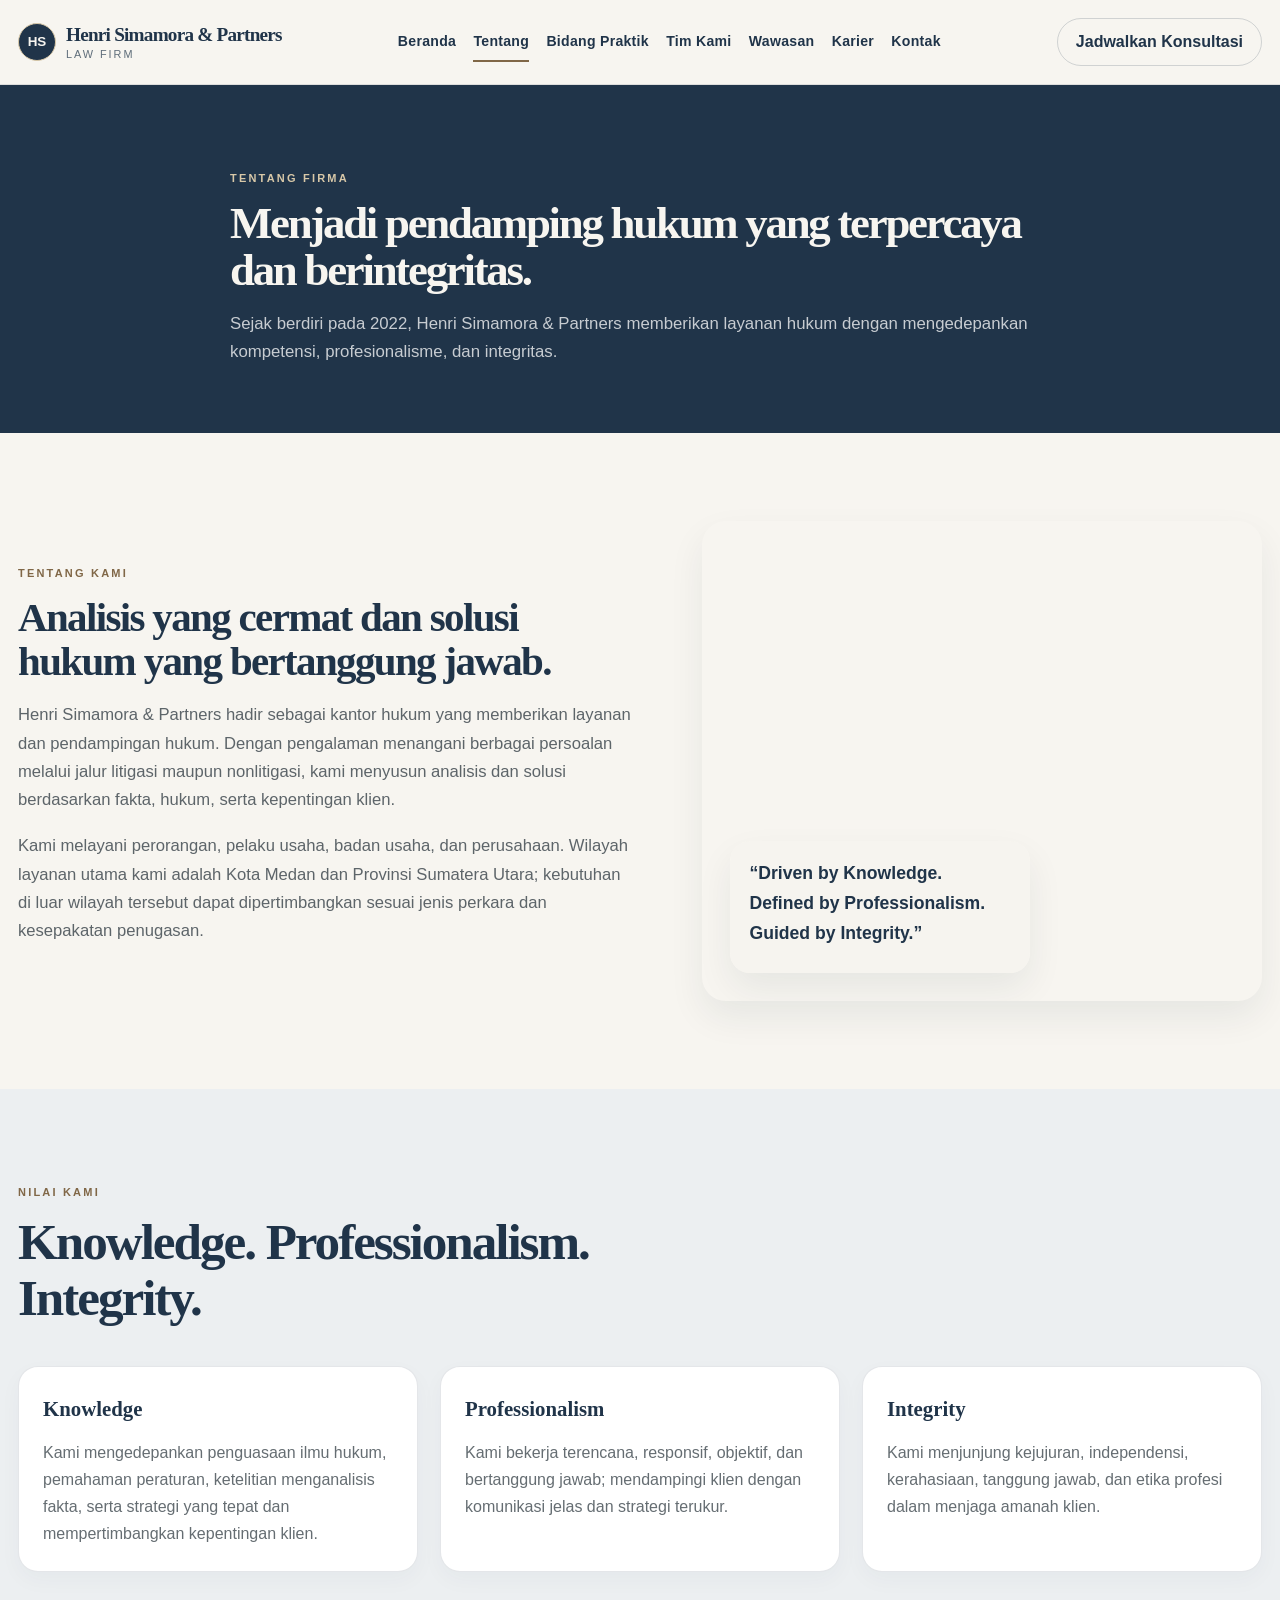
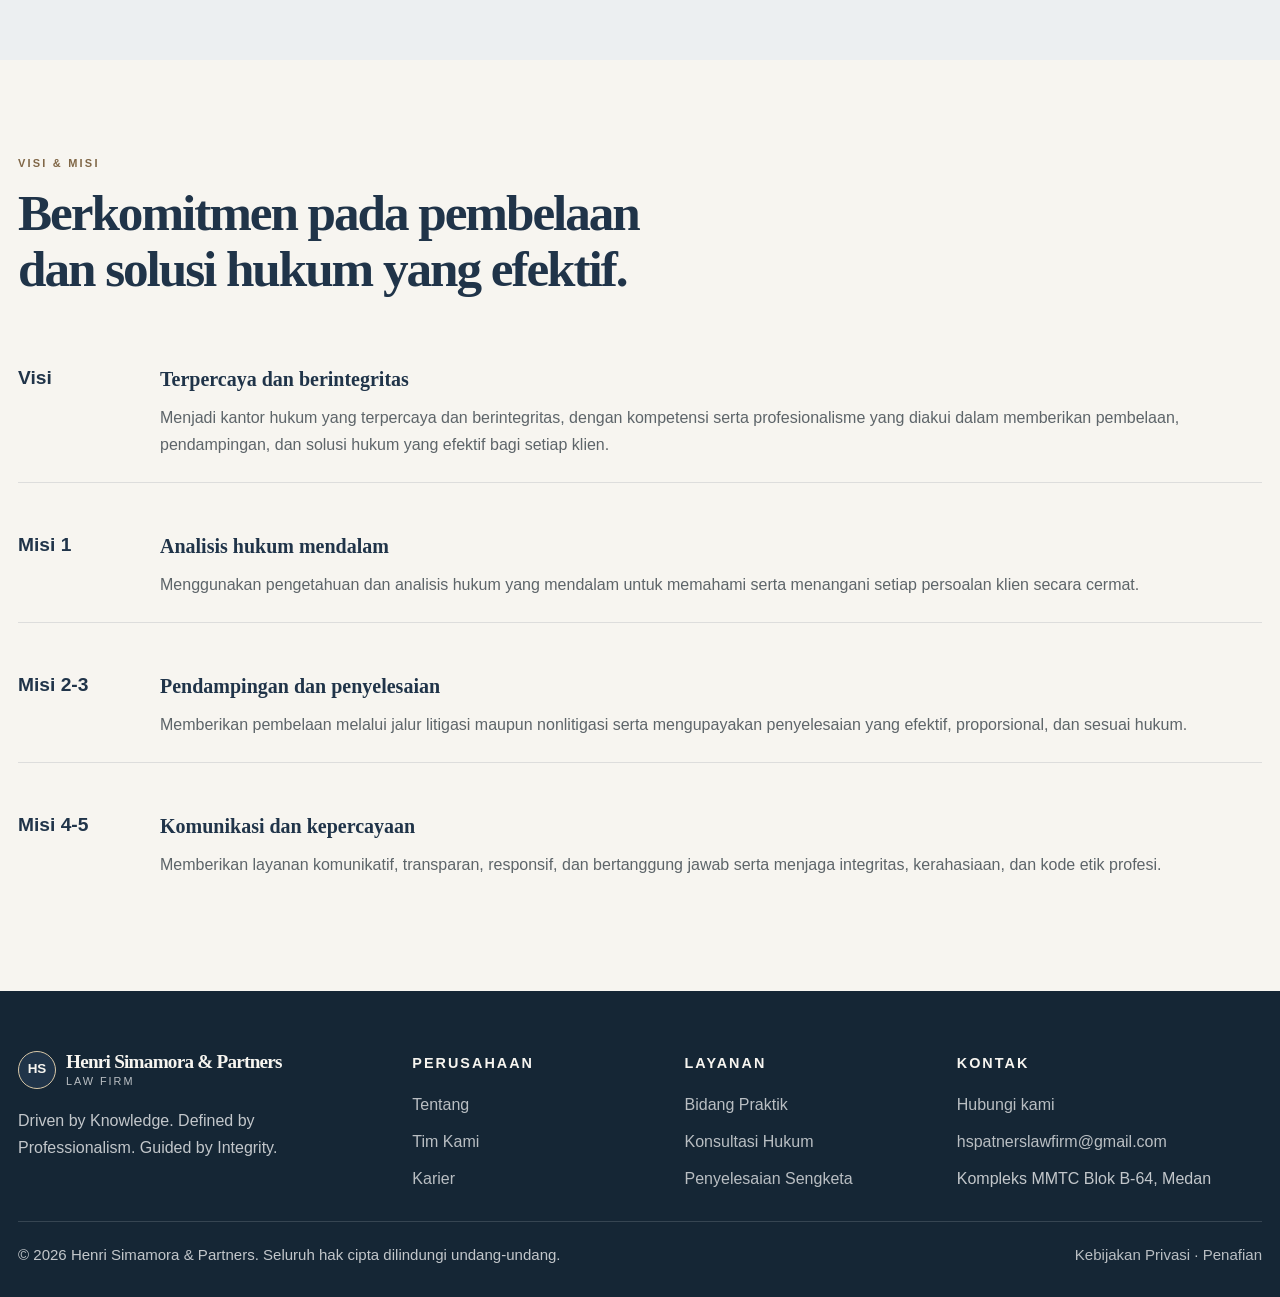
==== commit 8d6d188e: "update" ====
--- a/pages/about.html
+++ b/pages/about.html
@@ -62,7 +62,7 @@
       </div>
     </section>
 
-    <section class="section" style="background: rgba(20,36,56,0.02);">
+    <section class="section" style="background: var(--mist);">
       <div class="container">
         <div class="section-header scroll-reveal">
           <span class="eyebrow">Nilai kami</span>
--- a/assets/css/style.css
+++ b/assets/css/style.css
@@ -1,15 +1,15 @@
 :root {
-  --navy: #142438;
-  --navy-deep: #0d1b2a;
-  --charcoal: #22272d;
-  --gold: #b49a70;
-  --gold-soft: #d9cab0;
-  --white: #f8f7f4;
-  --mist: #eef1f4;
-  --stone: #c9cfd6;
-  --text: #27313b;
-  --line: rgba(20, 36, 56, 0.12);
-  --shadow: 0 20px 45px rgba(20, 36, 56, 0.08);
+  --navy: #203449;
+  --navy-deep: #152635;
+  --charcoal: #282d32;
+  --gold: #806747;
+  --gold-soft: #d8c8a8;
+  --white: #f7f5f0;
+  --mist: #eceff1;
+  --stone: #c8c3b9;
+  --text: #2a343c;
+  --line: rgba(32, 52, 73, 0.12);
+  --shadow: 0 16px 36px rgba(21, 38, 53, 0.07);
   --radius: 20px;
   --container: 1320px;
 }
@@ -77,7 +77,7 @@
 
 .section-header p {
   margin: 0;
-  color: rgba(39, 49, 59, 0.78);
+  color: rgba(42, 52, 60, 0.78);
   font-size: 1.05rem;
 }
 
@@ -96,41 +96,40 @@
 }
 
 .btn-primary {
-  background: #f4efe8;
-  color: var(--navy);
-  border-color: rgba(20, 36, 56, 0.12);
-  box-shadow: 0 12px 26px rgba(20, 36, 56, 0.12);
+  background: var(--navy);
+  color: var(--white);
+  border-color: var(--navy);
 }
 
 .btn-primary:hover {
-  background: #ffffff;
+  background: var(--navy-deep);
+  border-color: var(--navy-deep);
   transform: translateY(-1px);
 }
 
 .btn-secondary {
   background: transparent;
-  border-color: rgba(20, 36, 56, 0.18);
+  border-color: rgba(32, 52, 73, 0.18);
   color: var(--navy);
 }
 
 .btn-secondary:hover {
   border-color: var(--navy);
-  background: rgba(20, 36, 56, 0.03);
+  background: rgba(32, 52, 73, 0.03);
 }
 
 .btn-ghost {
   background: transparent;
   color: var(--navy);
-  border-color: rgba(20, 36, 56, 0.2);
+  border-color: rgba(32, 52, 73, 0.2);
 }
 
 .site-header {
   position: sticky;
   top: 0;
   z-index: 30;
-  background: rgba(248, 247, 244, 0.88);
-  backdrop-filter: blur(14px);
-  border-bottom: 1px solid rgba(20, 36, 56, 0.08);
+  background: var(--white);
+  border-bottom: 1px solid var(--line);
 }
 
 .header-inner {
@@ -153,7 +152,8 @@
   width: 38px;
   height: 38px;
   border-radius: 50%;
-  background: linear-gradient(145deg, var(--navy) 0%, var(--gold) 100%);
+  background: var(--navy);
+  border: 1px solid var(--gold-soft);
   color: var(--white);
   display: grid;
   place-items: center;
@@ -181,7 +181,7 @@
   font-size: 0.68rem;
   text-transform: uppercase;
   letter-spacing: 0.18em;
-  color: rgba(20, 36, 56, 0.7);
+  color: rgba(32, 52, 73, 0.7);
   margin-top: 4px;
 }
 
@@ -238,7 +238,7 @@
   display: none;
   width: 48px;
   height: 48px;
-  border: 1px solid rgba(20, 36, 56, 0.12);
+  border: 1px solid rgba(32, 52, 73, 0.12);
   border-radius: 50%;
   background: transparent;
   color: var(--navy);
@@ -251,7 +251,7 @@
   min-height: 650px;
   display: grid;
   align-items: center;
-  background: linear-gradient(90deg, rgba(9, 17, 28, 0.72), rgba(9, 17, 28, 0.32)),
+  background: linear-gradient(90deg, rgba(21, 38, 53, 0.9) 0%, rgba(21, 38, 53, 0.76) 52%, rgba(21, 38, 53, 0.56) 100%),
     url("https://images.unsplash.com/photo-1522202176988-66273c2fd55f?auto=format&fit=crop&w=1600&q=80") center/cover no-repeat;
 }
 
@@ -296,9 +296,15 @@
 }
 
 .hero .btn-primary {
-  background: #f3efe8;
-  color: var(--navy);
-  border-color: rgba(255,255,255,0.2);
+  background: var(--gold-soft);
+  color: var(--navy);
+  border-color: var(--gold-soft);
+  box-shadow: none;
+}
+
+.hero .btn-primary:hover {
+  background: #e4d7bf;
+  border-color: #e4d7bf;
 }
 
 .hero .btn-secondary {
@@ -311,7 +317,7 @@
 .hero-panel {
   margin-left: auto;
   width: min(100%, 380px);
-  background: rgba(248, 247, 244, 0.96);
+  background: rgba(247, 245, 240, 0.96);
   border: 1px solid rgba(255,255,255,0.2);
   border-radius: 22px;
   padding: 24px;
@@ -352,7 +358,7 @@
 }
 
 .panel-list span {
-  color: rgba(20, 36, 56, 0.65);
+  color: rgba(32, 52, 73, 0.65);
   font-size: 0.94rem;
 }
 
@@ -392,7 +398,7 @@
 }
 
 .stat-label {
-  color: rgba(20, 36, 56, 0.72);
+  color: rgba(32, 52, 73, 0.72);
   font-size: 0.94rem;
 }
 
@@ -419,7 +425,7 @@
   background: #fff;
   border: 1px solid var(--line);
   border-radius: var(--radius);
-  box-shadow: 0 8px 22px rgba(20,36,56,0.035);
+  box-shadow: 0 8px 22px rgba(32,52,73,0.035);
 }
 
 .feature-card,
@@ -439,7 +445,7 @@
   width: 52px;
   height: 52px;
   border-radius: 14px;
-  background: rgba(180,154,112,0.12);
+  background: rgba(128,103,71,0.12);
   display: grid;
   place-items: center;
   margin-bottom: 18px;
@@ -464,7 +470,7 @@
 .person-card p,
 .value-card p {
   margin: 0;
-  color: rgba(39,49,59,0.72);
+  color: rgba(42,52,60,0.72);
 }
 
 .link-arrow {
@@ -508,7 +514,7 @@
   width: 180px;
   height: 180px;
   border-radius: 26px;
-  background: rgba(20, 36, 56, 0.6);
+  background: rgba(32, 52, 73, 0.6);
   backdrop-filter: blur(4px);
   display: grid;
   place-items: center;
@@ -518,7 +524,7 @@
   position: absolute;
   left: 28px;
   bottom: 28px;
-  background: rgba(248,247,244,0.94);
+  background: rgba(247,245,240,0.94);
   border-radius: 20px;
   padding: 18px 20px;
   max-width: 300px;
@@ -534,7 +540,7 @@
 
 .about-copy p {
   margin: 0 0 18px;
-  color: rgba(39,49,59,0.75);
+  color: rgba(42,52,60,0.75);
   font-size: 1.04rem;
 }
 
@@ -558,7 +564,7 @@
   gap: 16px;
   align-items: flex-start;
   padding: 14px 16px;
-  background: rgba(20,36,56,0.02);
+  background: rgba(32,52,73,0.02);
   border: 1px solid var(--line);
   border-radius: 18px;
 }
@@ -569,7 +575,7 @@
   margin-top: 8px;
   border-radius: 50%;
   background: var(--gold);
-  box-shadow: 0 0 0 5px rgba(180,154,112,0.18);
+  box-shadow: 0 0 0 5px rgba(128,103,71,0.18);
 }
 
 .practice-grid {
@@ -599,7 +605,7 @@
   margin: 18px 0 0;
   display: grid;
   gap: 10px;
-  color: rgba(39,49,59,0.78);
+  color: rgba(42,52,60,0.78);
 }
 
 .practice-card li::before {
@@ -641,7 +647,7 @@
 
 .timeline-copy p {
   margin: 0;
-  color: rgba(39,49,59,0.75);
+  color: rgba(42,52,60,0.75);
 }
 
 .insight-grid {
@@ -673,7 +679,7 @@
 }
 
 .cta-band {
-  background: linear-gradient(135deg, var(--navy), #1d2d43);
+  background: var(--navy);
   color: var(--white);
   border-radius: 24px;
   padding: 36px 40px;
@@ -697,8 +703,7 @@
 
 .page-hero {
   padding: 78px 0 66px;
-  background: linear-gradient(90deg, rgba(20,36,56,0.92), rgba(20,36,56,0.7)),
-    url("https://images.unsplash.com/photo-1589829545856-d10d557cf95f?auto=format&fit=crop&w=1600&q=80") center/cover no-repeat;
+  background: var(--navy);
 }
 
 .page-hero .container {
@@ -725,7 +730,7 @@
   border: 1px solid var(--line);
   border-radius: 20px;
   padding: 30px;
-  box-shadow: 0 8px 22px rgba(20, 36, 56, 0.035);
+  box-shadow: 0 8px 22px rgba(32, 52, 73, 0.035);
 }
 
 .content-panel h2 {
@@ -785,7 +790,7 @@
   border: 1px solid var(--line);
   border-radius: 26px;
   overflow: hidden;
-  box-shadow: 0 12px 28px rgba(20,36,56,0.04);
+  box-shadow: 0 12px 28px rgba(32,52,73,0.04);
 }
 
 .profile-photo {
@@ -815,7 +820,7 @@
 
 .profile-body p {
   margin: 18px 0;
-  color: rgba(39,49,59,0.75);
+  color: rgba(42,52,60,0.75);
 }
 
 .credentials {
@@ -869,7 +874,7 @@
 
 .article-body p {
   margin: 0 0 18px;
-  color: rgba(39,49,59,0.76);
+  color: rgba(42,52,60,0.76);
 }
 
 .article-body ol {
@@ -877,7 +882,7 @@
   gap: 10px;
   margin: 0 0 24px;
   padding-left: 1.35rem;
-  color: rgba(39,49,59,0.76);
+  color: rgba(42,52,60,0.76);
 }
 
 .article-body li {
@@ -889,7 +894,7 @@
   border: 1px solid var(--line);
   border-radius: 20px;
   padding: 24px;
-  box-shadow: 0 8px 22px rgba(20,36,56,0.035);
+  box-shadow: 0 8px 22px rgba(32,52,73,0.035);
 }
 
 .sidebar-card h3 {
@@ -927,7 +932,7 @@
 }
 
 .contact-info {
-  background: linear-gradient(180deg, #162b42, #101c2d);
+  background: var(--navy-deep);
   color: var(--white);
   border-radius: 20px;
   padding: 28px;
@@ -981,7 +986,7 @@
 .field textarea,
 .field select {
   width: 100%;
-  border: 1px solid rgba(20,36,56,0.12);
+  border: 1px solid rgba(32,52,73,0.12);
   border-radius: 12px;
   background: #fff;
   padding: 14px 16px;
@@ -996,7 +1001,7 @@
 .field input:focus,
 .field textarea:focus,
 .field select:focus {
-  outline: 3px solid rgba(180,154,112,0.24);
+  outline: 3px solid rgba(128,103,71,0.24);
   border-color: var(--gold);
 }
 
@@ -1027,7 +1032,7 @@
   display: flex;
   flex-wrap: wrap;
   gap: 18px;
-  color: rgba(39,49,59,0.72);
+  color: rgba(42,52,60,0.72);
   margin-bottom: 12px;
 }
 
@@ -1037,8 +1042,9 @@
 }
 
 .policy-content {
+  max-width: 900px;
   font-size: 1.02rem;
-  color: rgba(39,49,59,0.8);
+  color: rgba(42,52,60,0.8);
 }
 
 .policy-content h2,
@@ -1049,7 +1055,7 @@
 
 .footer {
   padding: 60px 0 30px;
-  background: #101b2b;
+  background: var(--navy-deep);
   color: rgba(255,255,255,0.74);
 }
 
@@ -1107,7 +1113,7 @@
     align-items: stretch;
     gap: 0;
     padding: 10px;
-    background: rgba(248,247,244,0.98);
+    background: rgba(247,245,240,0.98);
     border: 1px solid var(--line);
     border-radius: 18px;
     box-shadow: var(--shadow);
--- a/assets/css/components.css
+++ b/assets/css/components.css
@@ -4,7 +4,7 @@
 }
 
 .text-muted {
-  color: rgba(39, 49, 59, 0.72);
+  color: rgba(42, 52, 60, 0.72);
 }
 
 .section-surface {
@@ -32,7 +32,7 @@
 }
 
 .muted-link {
-  color: rgba(39, 49, 59, 0.72);
+  color: rgba(42, 52, 60, 0.72);
 }
 
 .no-border {
